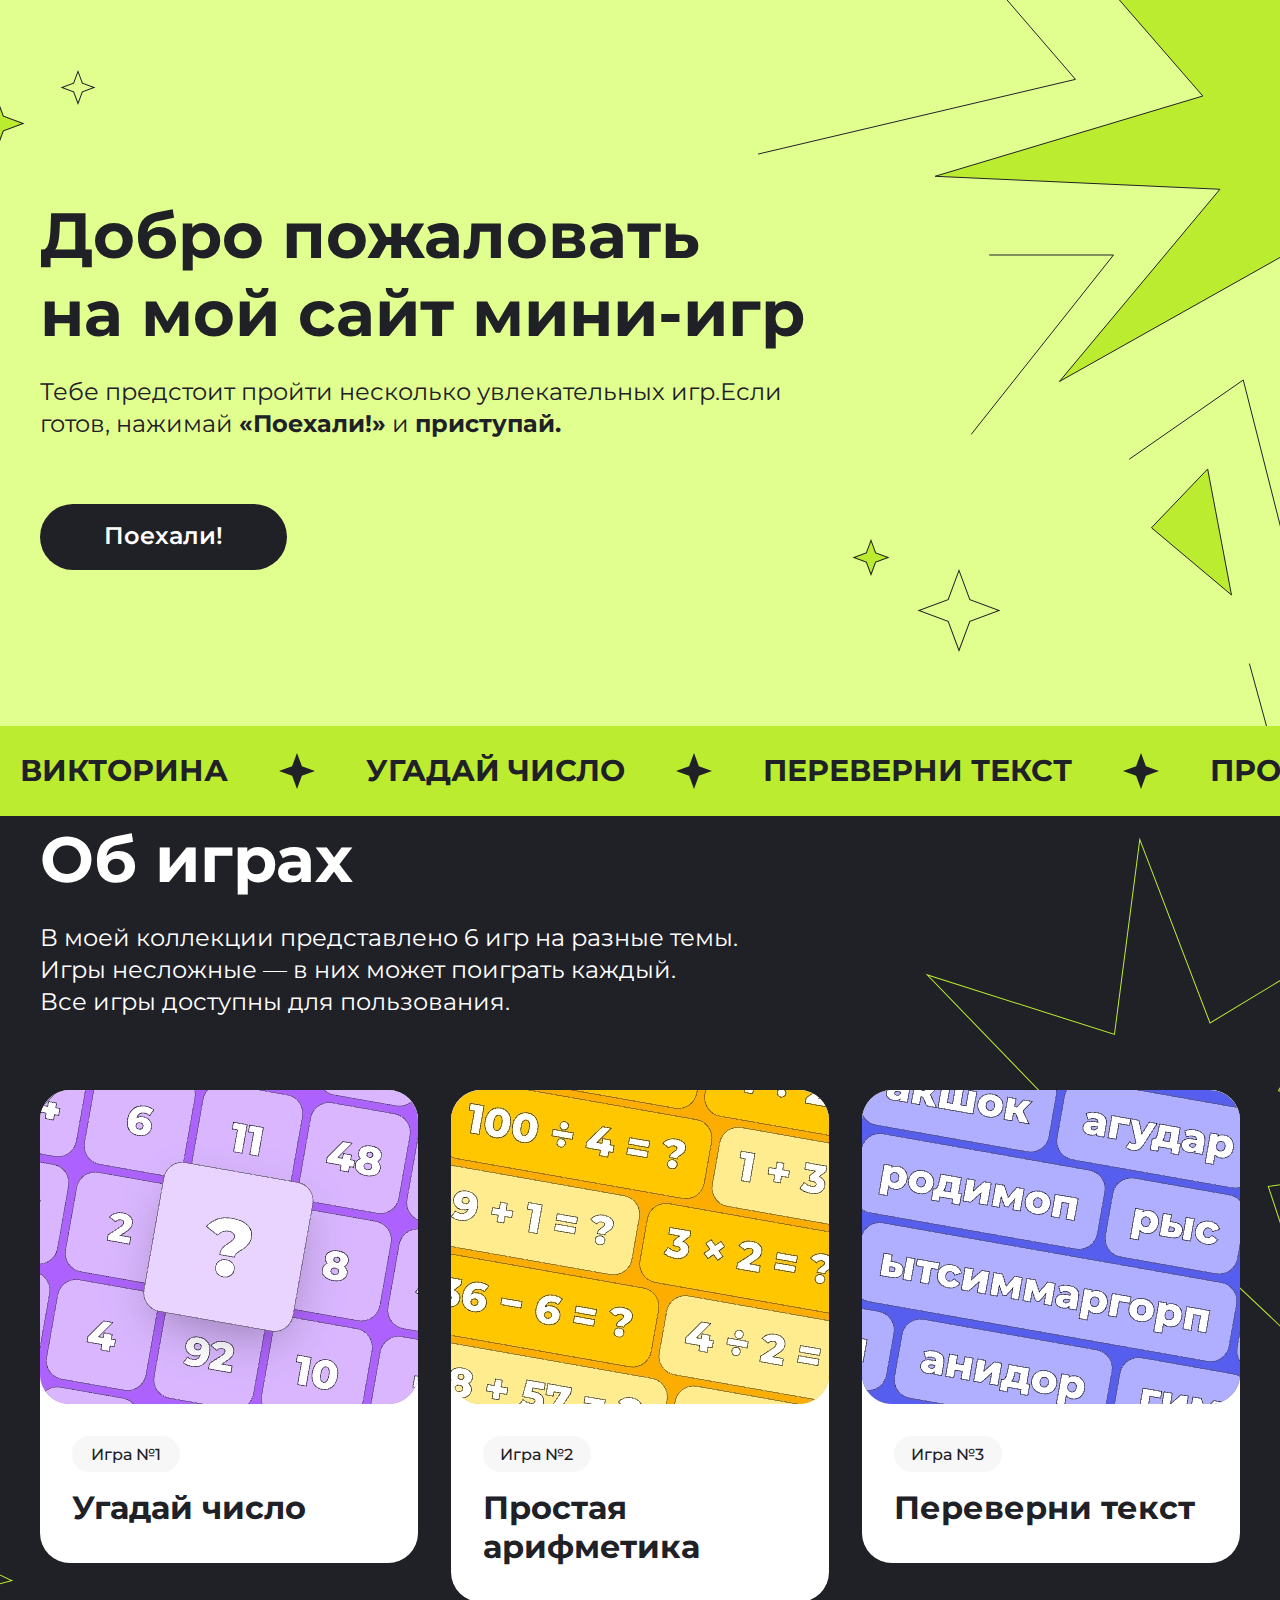
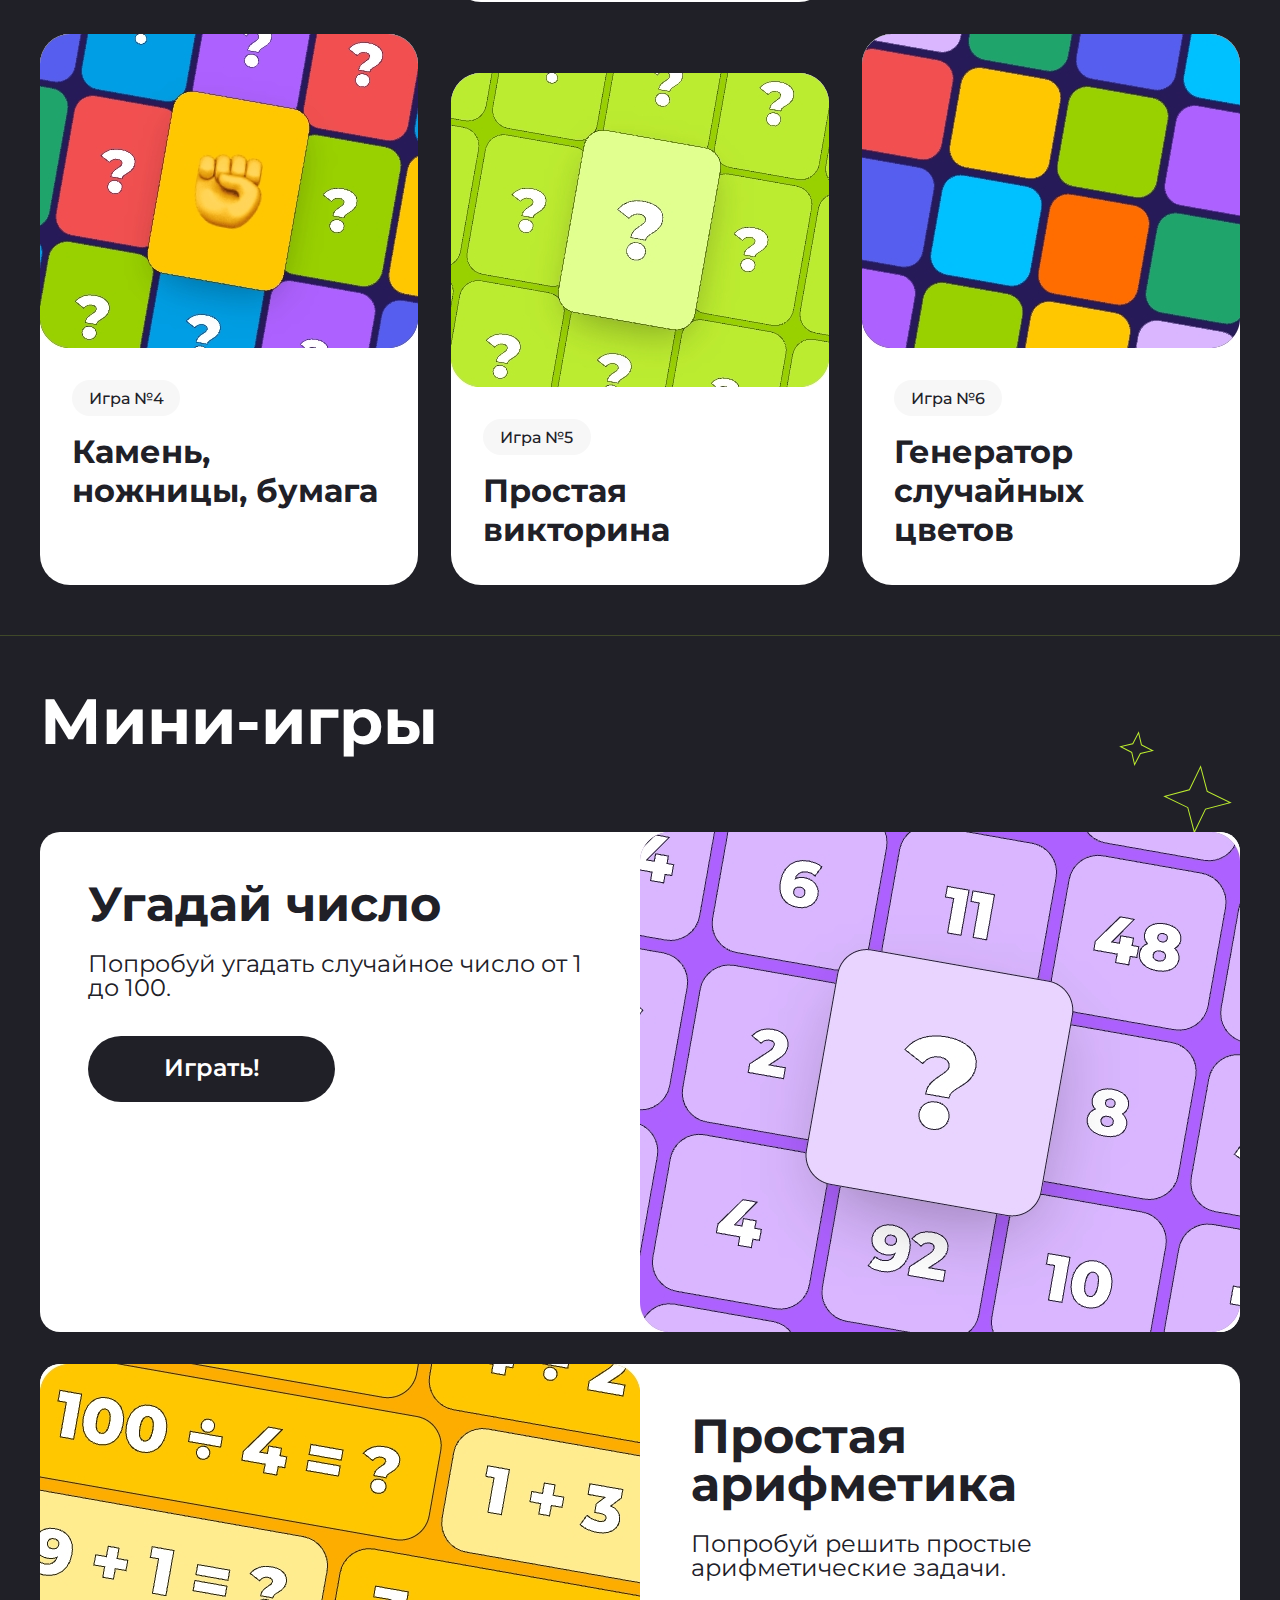
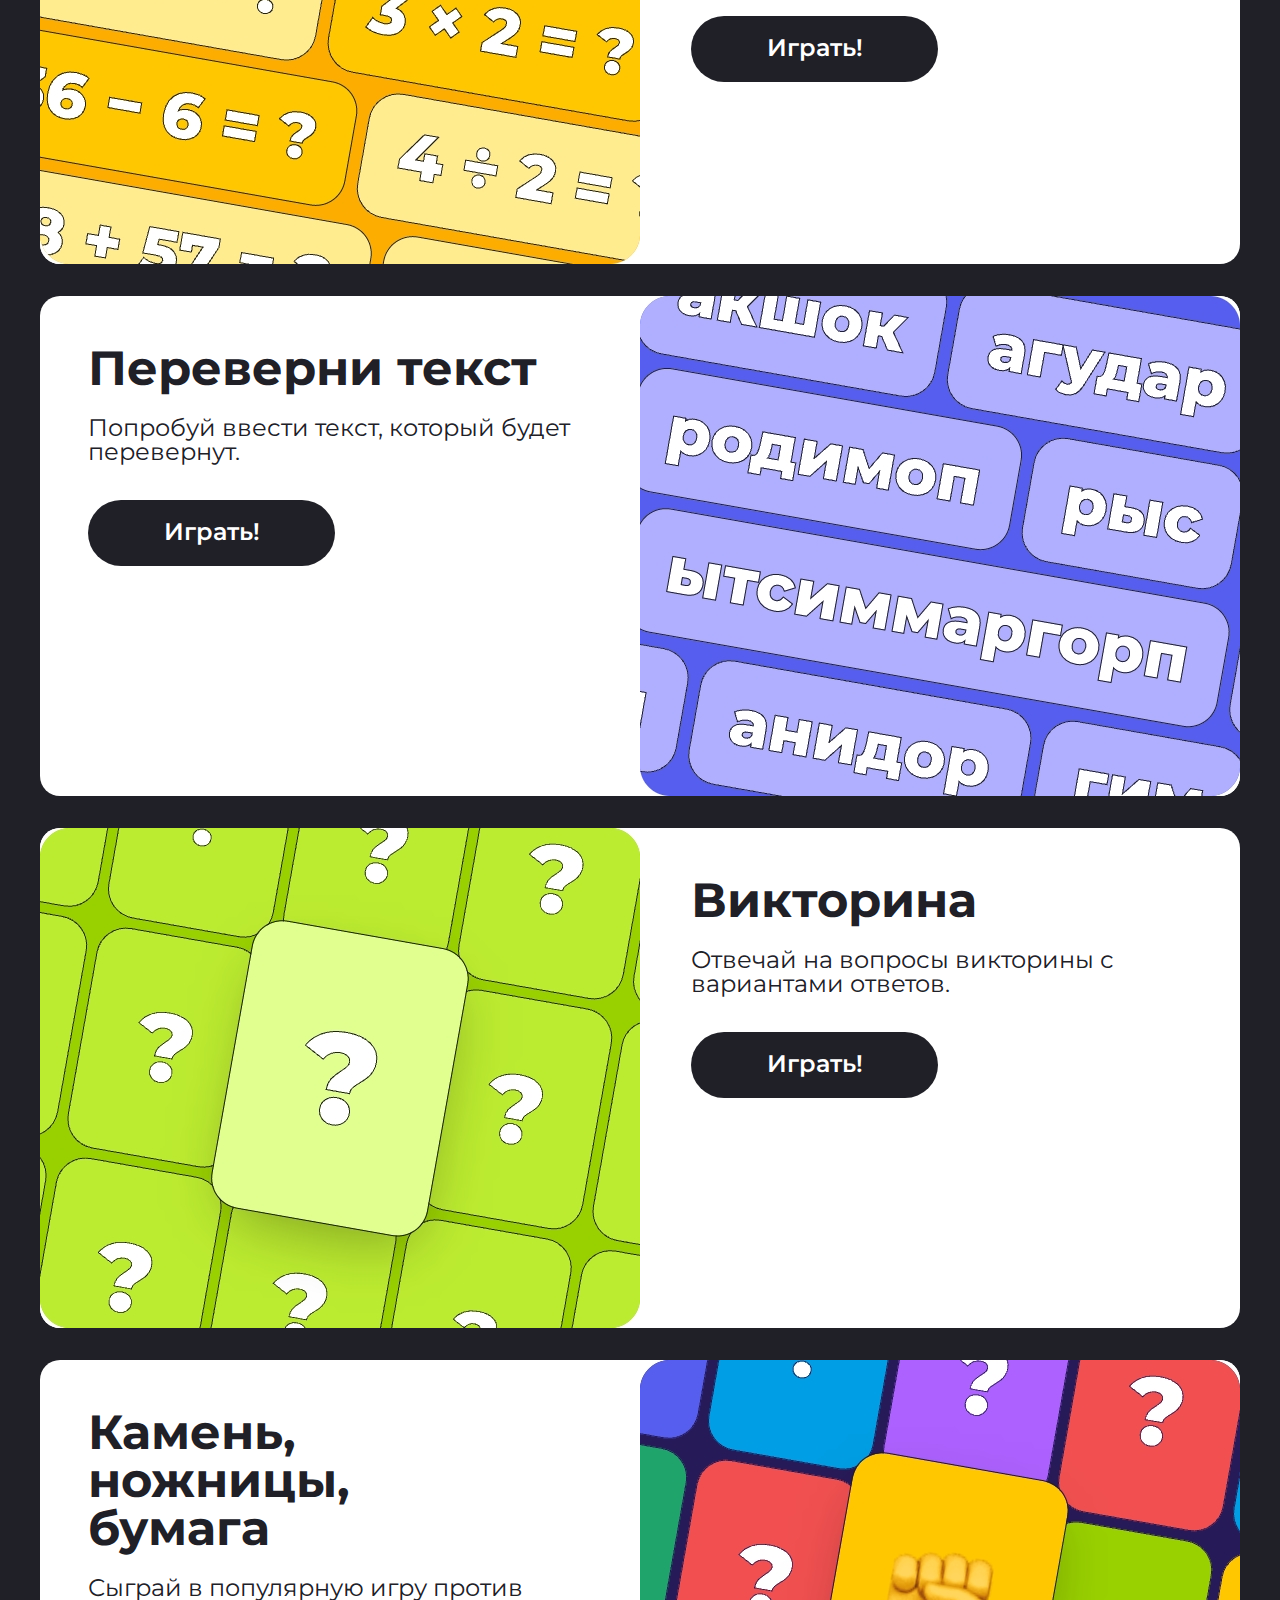
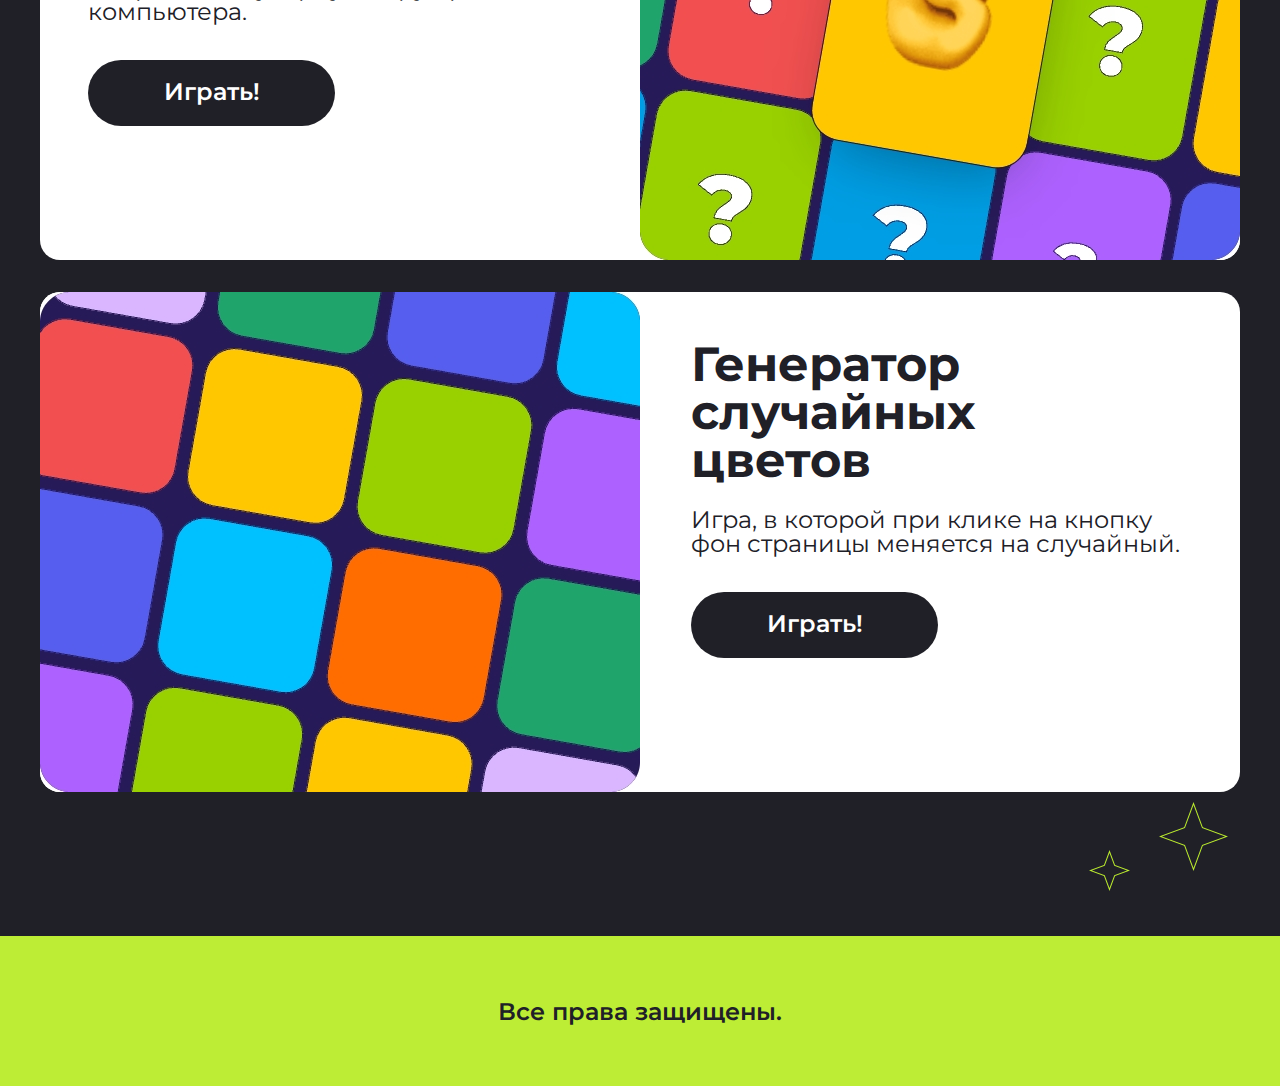
==== index.html @ 5850a2ff "верстка хедера мобилки" ====
<!DOCTYPE html>
<html lang="en">
  <head>
    <meta charset="UTF-8" />
    <meta name="viewport" content="width=device-width, initial-scale=1.0" />
    <link rel="stylesheet" href="/css/style.css" />
    <link
      href="https://fonts.googleapis.com/css2?family=Montserrat:ital,wght@0,100..900;1,100..900&display=swap"
      rel="stylesheet"
    />
    <title>Мини-приложения</title>
  </head>
  <body>
    <header class="header">
      <div class="top center">
        <div class="header__container">
          <div class="box-title">
            <h1 class="title">Добро пожаловать<br />на мой сайт мини-игр</h1>
            <div class="desc">
              Тебе предстоит пройти несколько увлекательных игр.Если готов,
              нажимай <b>«Поехали!»</b> и <b>приступай.</b>
            </div>
          </div>
          <a class="button header__btn" href="#">Поехали!</a>
        </div>
      </div>
    </header>
    <nav class="header__nav">
      <ul class="header__list">
        <li class="header__item">
          <a class="header__link-app" href="#">ВИКТОРИНА</a>
          <span></span>
        </li>
        <li class="header__item">
          <a class="header__link-app" href="#">УГАДАЙ ЧИСЛО</a>
          <span></span>
        </li>
        <li class="header__item">
          <a class="header__link-app" href="#">ПЕРЕВЕРНИ ТЕКСТ</a>
          <span></span>
        </li>
        <li class="header__item">
          <a class="header__link-app" href="#">ПРОСТАЯ АРИФМЕТИКА</a>
          <span></span>
        </li>
        <li class="header__item">
          <a class="header__link-app" href="#">КАМЕНЬ, НОЖНИЦЫ, БУМАГА</a>
          <span></span>
        </li>
        <li class="header__item">
          <a class="header__link-app" href="#">ГЕНЕРАТОР СЛУЧАЙНЫХ ЦВЕТОВ</a>
          <span></span>
        </li>
      </ul>
    </nav>

    <main class="main">
      <section class="about center">
        <div class="about__header">
          <div class="box-title">
            <h2 class="title title-section">Об играх</h2>
            <p class="desc desc-section">
              В моей коллекции представлено 6 игр на разные темы.<br />Игры
              несложные — в них может поиграть каждый. <br />Все игры доступны
              для пользования.
            </p>
          </div>
        </div>
        <div class="section-cards">
          <article class="about__card center">
            <a class="about__card-body" href="#game1">
              <img class="about__img" src="/img/about/2.jpeg" alt="Игра №1" />
              <p class="about__card-btn">Игра №1</p>
              <h2 class="about__card-title">Угадай число</h2>
            </a>
          </article>
          <article class="about__card center">
            <a class="about__card-body" href="#game2">
              <img class="about__img" src="/img/about/1.jpeg" alt="Игра №2" />
              <p class="about__card-btn">Игра №2</p>
              <h2 class="about__card-title">Простая арифметика</h2>
            </a>
          </article>
          <article class="about__card center">
            <a class="about__card-body" href="#game3">
              <img class="about__img" src="/img/about/3.jpeg" alt="Игра №3" />
              <p class="about__card-btn">Игра №3</p>
              <h2 class="about__card-title">Переверни текст</h2>
            </a>
          </article>
          <article class="about__card center">
            <a class="about__card-body" href="#game4">
              <img class="about__img" src="/img/about/4.jpeg" alt="Игра №4" />
              <p class="about__card-btn">Игра №4</p>
              <h2 class="about__card-title">Камень, ножницы, бумага</h2>
            </a>
          </article>
          <article class="about__card center">
            <a class="about__card-body" href="#game5">
              <img class="about__img" src="/img/about/5.jpeg" alt="Игра №5" />
              <p class="about__card-btn">Игра №5</p>
              <h2 class="about__card-title">Простая викторина</h2>
            </a>
          </article>
          <article class="about__card center">
            <a class="about__card-body" href="#game6">
              <img class="about__img" src="/img/about/6.jpeg" alt="Игра №6" />
              <p class="about__card-btn">Игра №6</p>
              <h2 class="about__card-title">Генератор случайных цветов</h2>
            </a>
          </article>
        </div>
      </section>
      <section class="mini center">
        <h2 class="title title-section">Мини-игры</h2>
        <div class="mini__cards">
          <article class="mini__card" id="game1">
            <div class="mini__card-content">
              <h3 class="mini__card-title">Угадай число</h3>
              <p class="mini__card-desc">
                Попробуй угадать случайное число от 1 до 100.
              </p>
              <a class="button mini__card-btn" href="#">Играть!</a>
            </div>
            <img src="/img/mini/1.jpeg" alt="Угадай число" />
          </article>
          <article class="mini__card" id="game2">
            <div class="mini__card-content">
              <h3 class="mini__card-title">Простая арифметика</h3>
              <p class="mini__card-desc">
                Попробуй решить простые арифметические задачи.
              </p>
              <a class="button mini__card-btn" href="#">Играть!</a>
            </div>
            <img src="/img/mini/2.jpeg" alt="Простая арифметика" />
          </article>
          <article class="mini__card" id="game3">
            <div class="mini__card-content">
              <h3 class="mini__card-title">Переверни текст</h3>
              <p class="mini__card-desc">
                Попробуй ввести текст, который будет перевернут.
              </p>
              <a class="button mini__card-btn" href="#">Играть!</a>
            </div>
            <img src="/img/mini/3.jpeg" alt="Переверни текст" />
          </article>
          <article class="mini__card" id="game4">
            <div class="mini__card-content">
              <h3 class="mini__card-title">Викторина</h3>
              <p class="mini__card-desc">
                Отвечай на вопросы викторины с вариантами ответов.
              </p>
              <a class="button mini__card-btn" href="#">Играть!</a>
            </div>
            <img src="/img/mini/4.jpeg" alt="Викторина" />
          </article>
          <article class="mini__card" id="game5">
            <div class="mini__card-content">
              <h3 class="mini__card-title">Камень, ножницы, бумага</h3>
              <p class="mini__card-desc">
                Сыграй в популярную игру против компьютера.
              </p>
              <a class="button mini__card-btn" href="#">Играть!</a>
            </div>
            <img src="/img/mini/5.jpeg" alt="Камень, ножницы, бумага" />
          </article>
          <article class="mini__card" id="game6">
            <div class="mini__card-content">
              <h3 class="mini__card-title">Генератор случайных цветов</h3>
              <p class="mini__card-desc">
                Игра, в которой при клике на кнопку фон страницы меняется на
                случайный.
              </p>
              <a class="button mini__card-btn" href="#">Играть!</a>
            </div>
            <img src="/img/mini/6.jpeg" alt="Генератор случайных цветов" />
          </article>
        </div>
      </section>
    </main>
    <footer class="footer">
      <h4 class="footer__info">Все права защищены.</h4>
    </footer>
    <script src="./js/main.js"></script>
  </body>
</html>
---- css/style.css ----
* {
  padding: 0;
  margin: 0;
  border: 0;
}

*,
*:before,
*:after {
  box-sizing: border-box;
}

:focus,
:active {
  outline: none;
}

a:focus,
a:active {
  outline: none;
}

nav,
footer,
header,
aside {
  display: block;
}

html,
body {
  font-family: "Montserrat", sans-serif;
  height: 100%;
  width: 100%;
  font-size: 100%;
  line-height: 1;
  font-size: 16px;
  -ms-text-size-adjust: 100%;
  -moz-text-size-adjust: 100%;
  -webkit-text-size-adjust: 100%;
}

input,
button,
textarea {
  font-family: inherit;
}

input::-ms-clear {
  display: none;
}

button {
  cursor: pointer;
}

button::-moz-focus-inner {
  padding: 0;
  border: 0;
}

a,
a:visited {
  text-decoration: none;
}

a:hover {
  text-decoration: none;
}

ul li {
  list-style: none;
}

img {
  vertical-align: top;
}

h1,
h2,
h3,
h4,
h5,
h6 {
  font-size: inherit;
  font-weight: inherit;
}

a {
  color: inherit;
}

body {
  color: #202027;
}

.button {
  width: 247px;
  height: 66px;
  border-radius: 60px;
  font-weight: 600;
  font-size: 1.5rem;
  color: #ffffff;
  background-color: #202027;
  text-align: center;
  padding: 20px 0;
  transition: 0.3s;
}
.button:hover {
  color: #202027;
  border: 1px solid rgb(0, 0, 0);
  background-color: #ffffff;
}

.center {
  padding-left: calc(50% - 600px);
  padding-right: calc(50% - 600px);
}

.title {
  font-weight: 700;
  font-size: 4rem;
  line-height: 78px;
}
.title-section {
  color: #ffffff;
}

.desc {
  font-size: 1.5rem;
  margin-top: 24px;
  line-height: 32px;
  max-width: 766px;
}
.desc-section {
  color: #ffffff;
}

.header {
  max-height: 800px;
  background-color: #E1FF8F;
}
.header .center {
  background-image: url("/img/svg/star-header.svg");
  background-position: center;
  background-position: calc(50% + 260px) calc(50% - 130px);
  background-repeat: no-repeat;
}
.header__container {
  max-width: 769px;
  padding: 196px 0 156px 0;
  display: flex;
  flex-direction: column;
}
.header .box-title {
  margin-bottom: 64px;
}
.header__nav {
  background-color: #BCEC30;
  padding-left: 20px;
  width: 3220px;
  height: 90px;
  display: flex;
  align-items: center;
  position: absolute;
  left: 0;
}
.header__list {
  display: flex;
  -moz-column-gap: 51px;
       column-gap: 51px;
}
.header__item {
  display: flex;
  align-items: center;
  -moz-column-gap: 51px;
       column-gap: 51px;
}
.header__item > a {
  font-size: 1.875rem;
  font-weight: 700;
  white-space: nowrap;
}
.header__item > span {
  content: "";
  background-image: url("/img/svg/Star.svg");
  right: 10px;
  width: 36px;
  height: 36px;
  background-repeat: no-repeat;
  background-size: contain;
  background-position: center;
  display: block;
}

.main {
  background-color: #202027;
}
.main .about {
  background-image: url("/img/svg/star-about.svg");
  background-position: calc(50% + 80px) calc(50% - 250px);
  background-repeat: no-repeat;
}
.main .about__header {
  padding-top: 94px;
  display: flex;
  flex-direction: column;
}
.main .about .section-cards {
  display: grid;
  grid-template-columns: repeat(3, 1fr);
  justify-items: center;
  align-items: start;
  gap: 32px;
  margin-top: 72px;
  margin-bottom: 50px;
}
.main .about__card {
  width: 378px;
  min-height: 473px;
  border-radius: 30px;
  background-color: #ffffff;
  overflow: hidden;
  transition: 0.5s;
}
.main .about__card:hover {
  transform: scale(1.02);
}
.main .about__card:nth-child(2), .main .about__card:nth-child(5) {
  min-height: 512px;
  align-self: flex-end;
}
.main .about__card:nth-child(4), .main .about__card:nth-child(6) {
  min-height: 551px;
}
.main .about__card-title {
  white-space: wrap;
  margin: 0 32px 0 32px;
  font-size: 2rem;
  font-weight: 700;
  line-height: 39px;
}
.main .about__card-btn {
  width: 108px;
  height: 36px;
  margin: 32px 32px 16px 32px;
  padding: 10px 0;
  border-radius: 52.58px;
  line-height: 110%;
  background: #f7f7f7;
  font-weight: 500;
  text-align: center;
}
.main .mini {
  padding-top: 46px;
  padding-bottom: 144px;
  border-top: 1px solid rgba(188, 236, 48, 0.2);
  background-image: url("/img/svg/star-top.svg"), url("/img/svg/star-bottom.svg");
  background-repeat: no-repeat;
  background-position: calc(100% - 45px) calc(0% + 93px), calc(100% - 52px) calc(100% - 45px);
}
.main .mini__cards {
  display: grid;
  grid-template-columns: 1fr;
  row-gap: 32px;
  padding-top: 72px;
}
.main .mini__card {
  width: 100%;
  height: 500px;
  background-color: #ffffff;
  border-radius: 20px;
  display: flex;
  overflow: hidden;
  gap: 3px;
}
.main .mini__card:nth-child(even) {
  flex-direction: row-reverse;
}
.main .mini__card-content {
  padding: 48px;
  grid-column: 1/7;
  display: flex;
  flex-direction: column;
}
.main .mini__card-title {
  font-weight: 700;
  font-size: 48px;
  width: 450px;
}
.main .mini__card-desc {
  font-size: 24px;
  padding: 24px 0 36px 0;
}

.footer {
  height: 150px;
  background-color: #BDED35;
}
.footer__info {
  padding-top: 64px;
  text-align: center;
  font-size: 1.5rem;
  font-weight: 600;
}

@media (max-width: 767px) {
  .center {
    padding-left: 16px;
    padding-right: 16px;
  }
  .header {
    height: 700px;
    margin-bottom: 0;
  }
  .header .top .header__container {
    align-items: center;
    padding-block: 144px 94px;
    overflow: hidden;
  }
  .header .top .header__container .box-title .title {
    font-size: 40px;
    line-height: 49px;
    text-align: center;
  }
  .header .top .header__container .box-title .desc {
    font-size: 1rem;
    line-height: 20px;
    text-align: center;
  }
  .header .top .header__container .header__btn {
    width: 285px;
    height: 55px;
    font-size: 1rem;
  }
  .header__nav {
    width: 1717px;
    height: 52px;
    position: relative;
  }
  .header__nav .header__list {
    -moz-column-gap: 27px;
         column-gap: 27px;
  }
  .header__nav .header__list .header__item {
    -moz-column-gap: 27px;
         column-gap: 27px;
  }
  .header__nav .header__list .header__item > a {
    font-size: 16px;
  }
  .header__nav .header__list .header__item > span {
    width: 19px;
  }
}/*# sourceMappingURL=style.css.map */
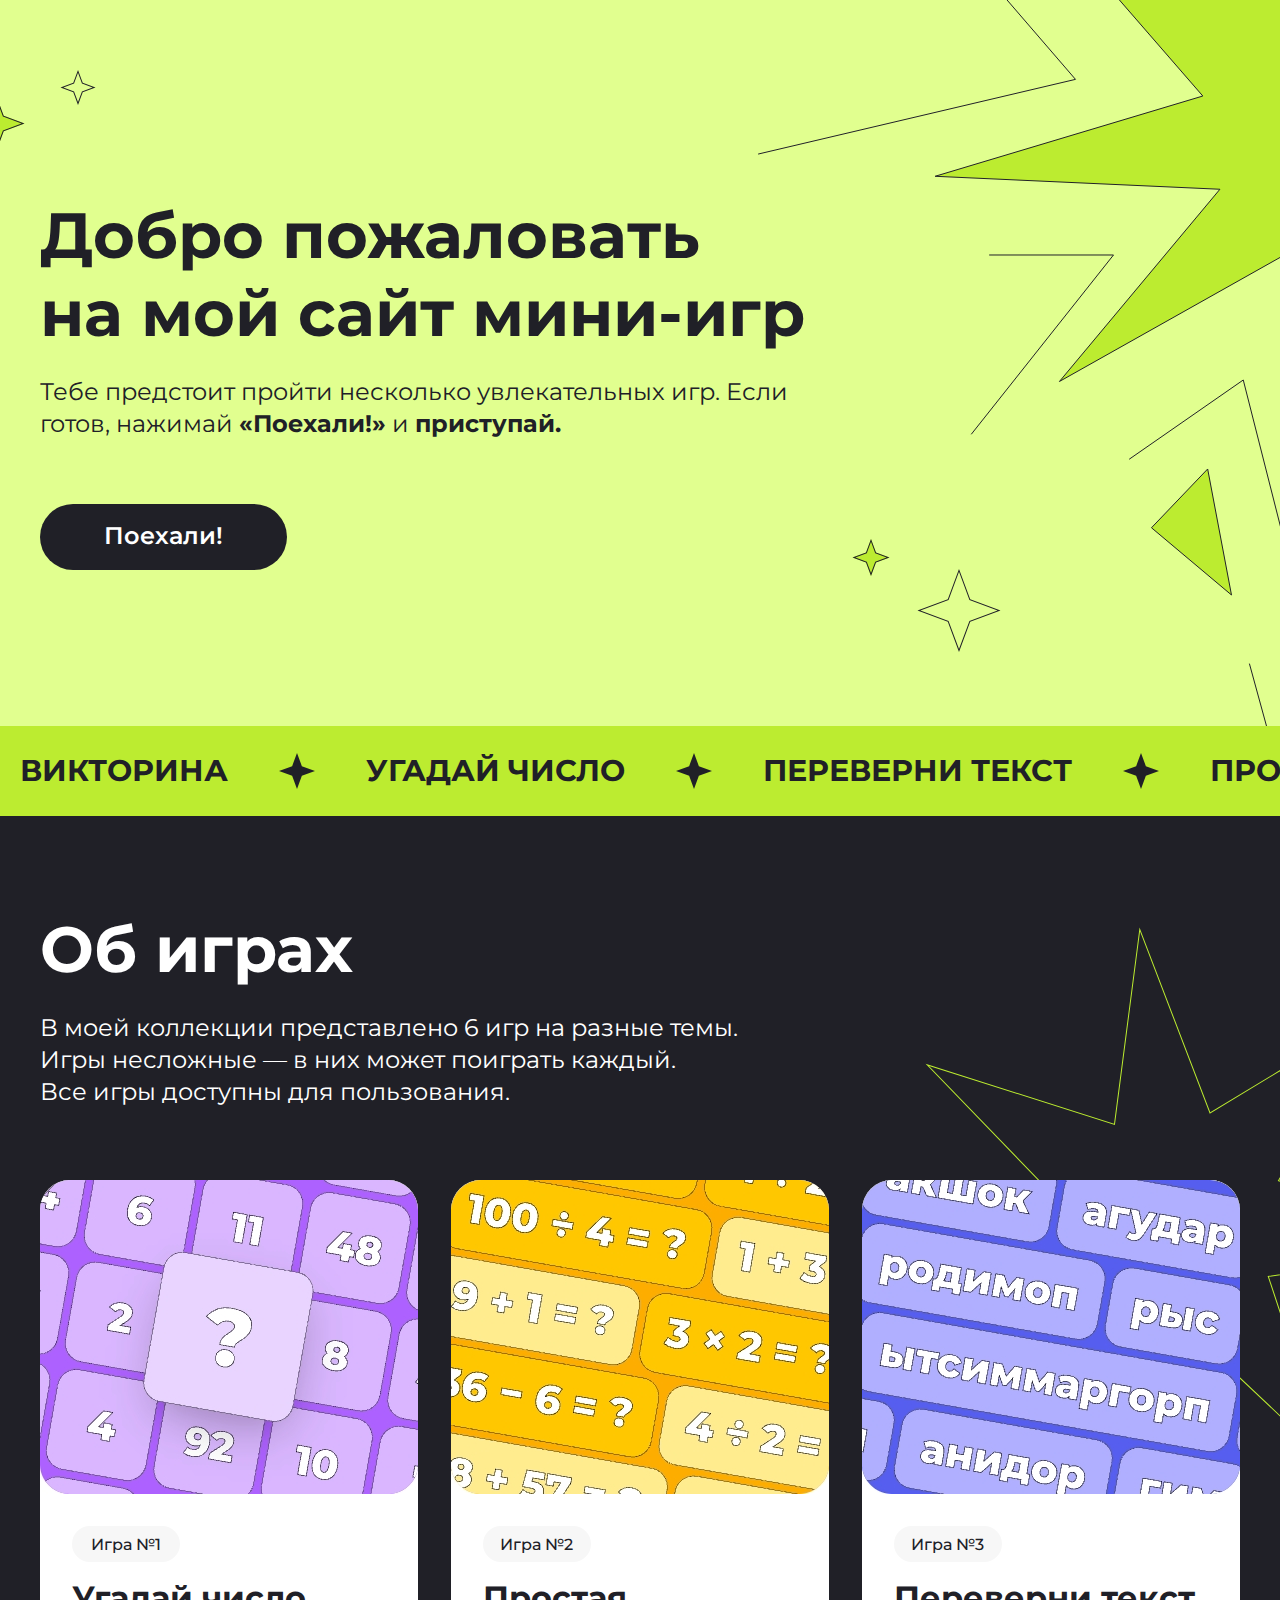
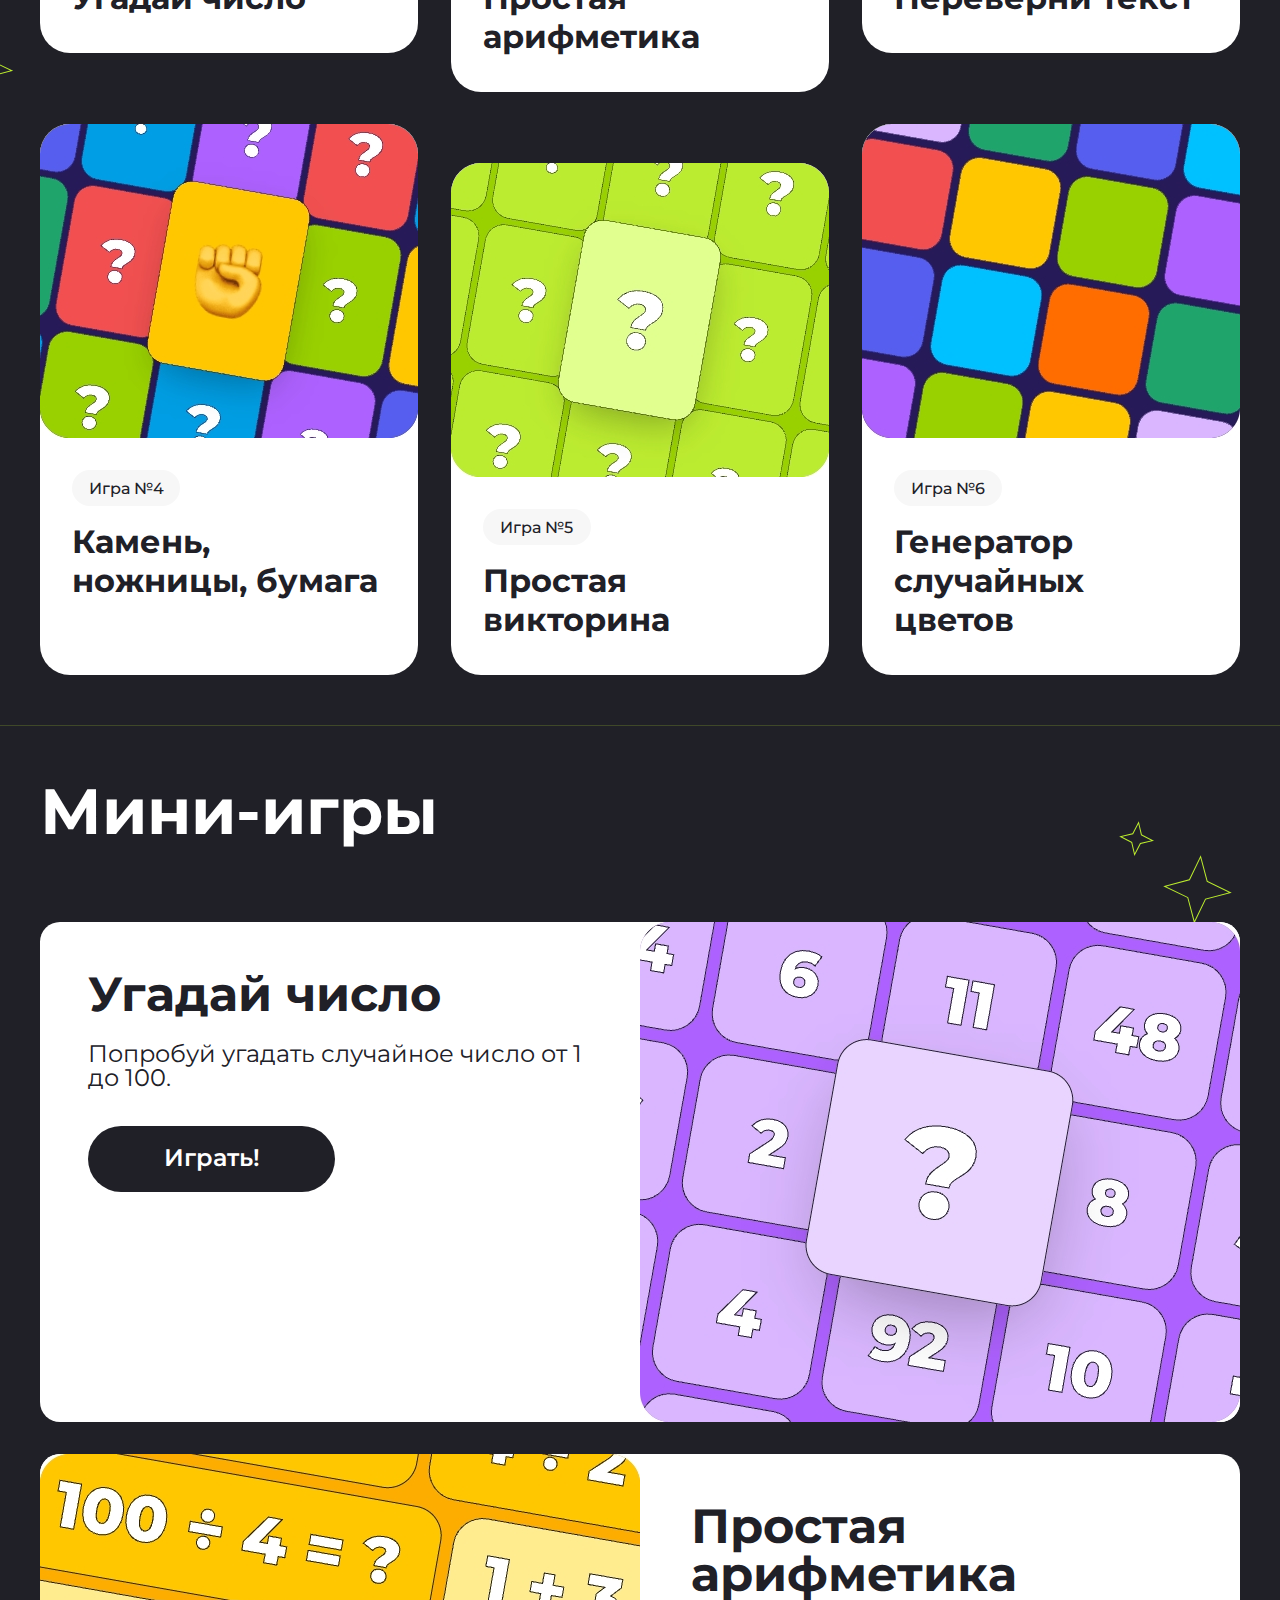
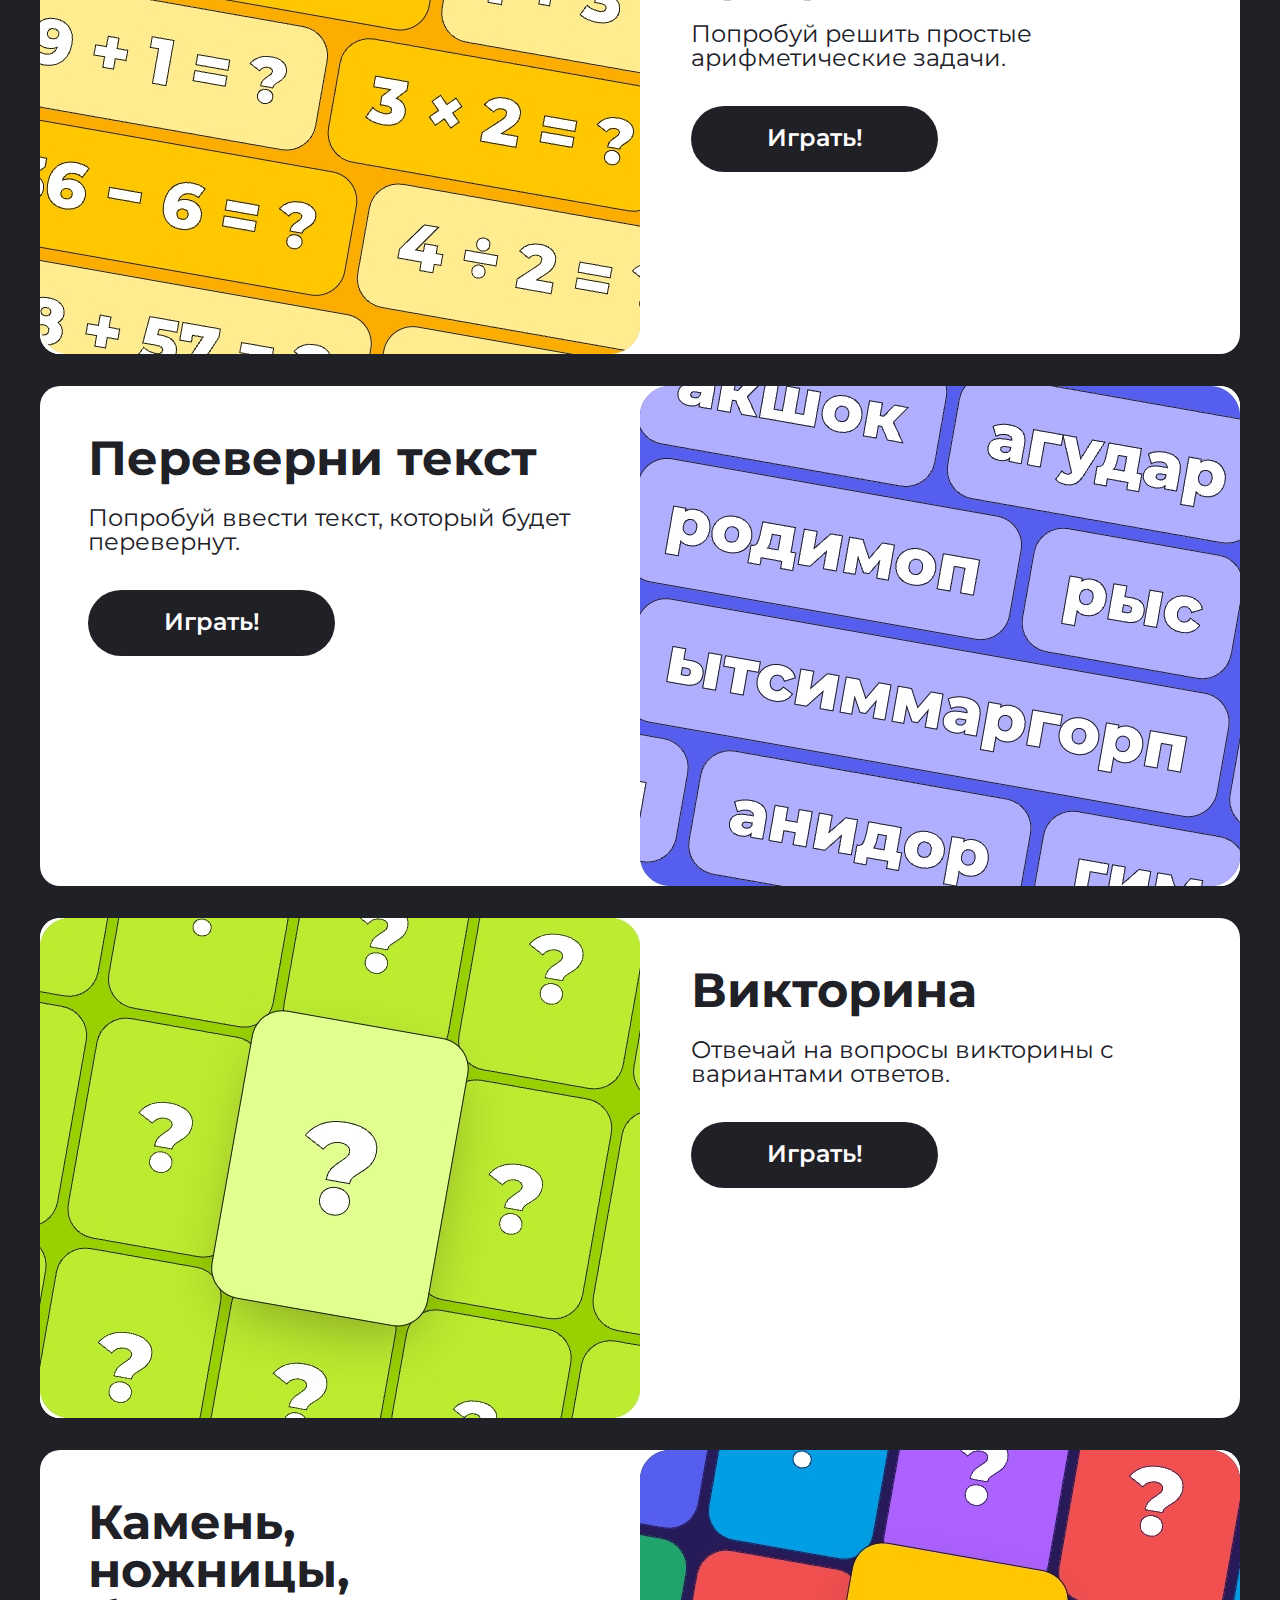
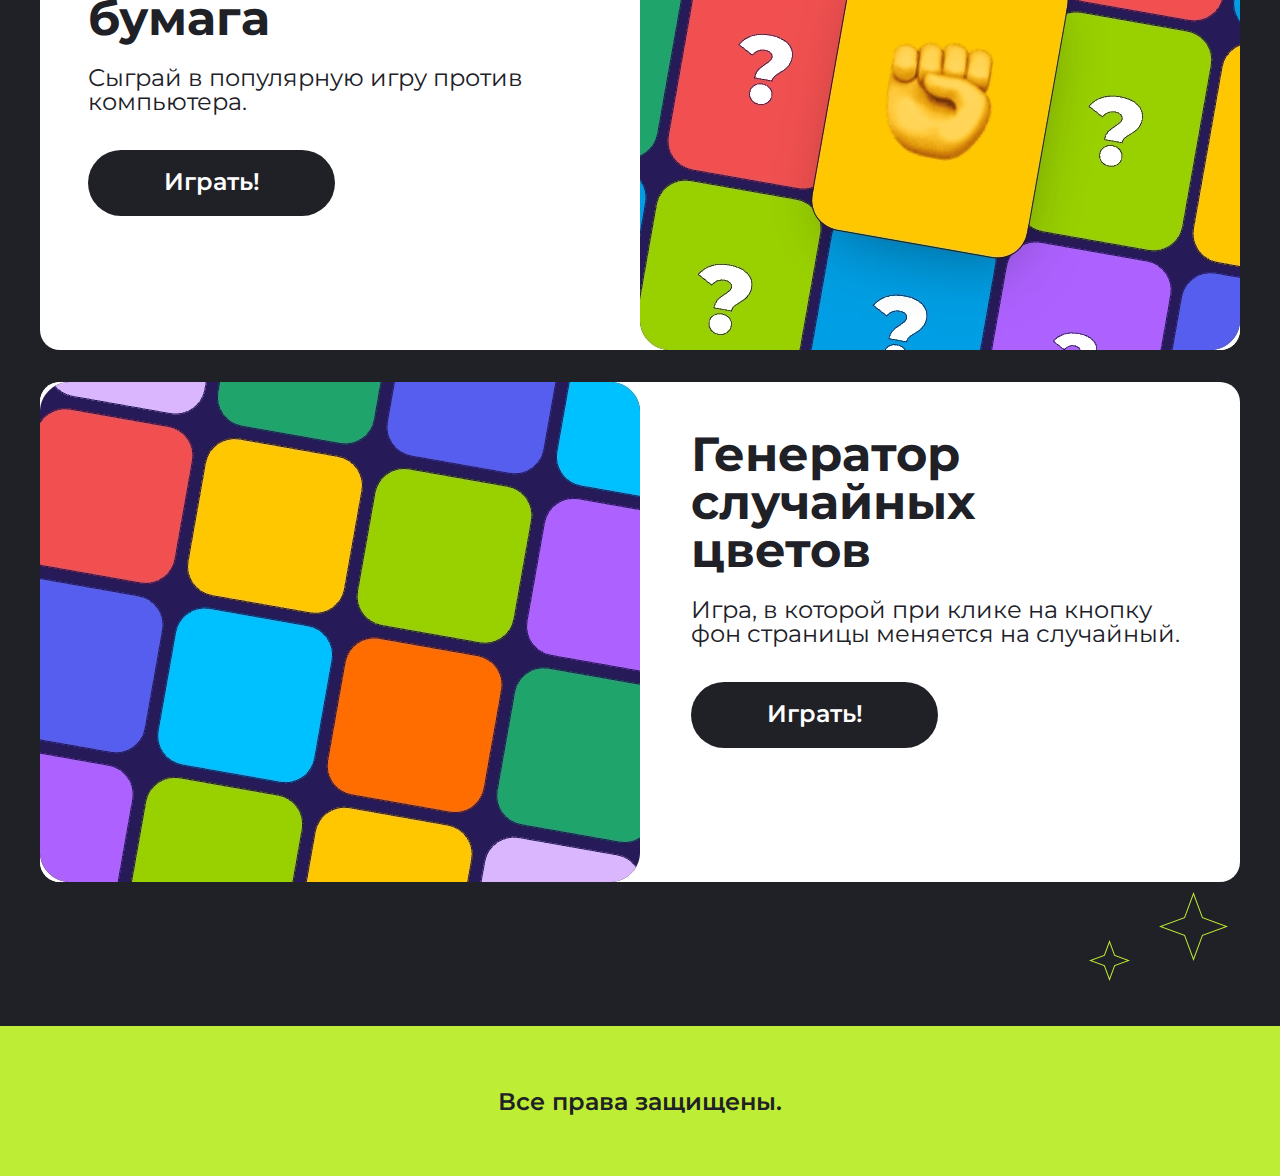
==== commit 814c68f5: "адаптация моб и планшета" ====
--- a/index.html
+++ b/index.html
@@ -12,16 +12,16 @@
   </head>
   <body>
     <header class="header">
-      <div class="top center">
+      <div class="center">
         <div class="header__container">
           <div class="box-title">
             <h1 class="title">Добро пожаловать<br />на мой сайт мини-игр</h1>
             <div class="desc">
-              Тебе предстоит пройти несколько увлекательных игр.Если готов,
+              Тебе предстоит пройти несколько увлекательных игр. Если готов,
               нажимай <b>«Поехали!»</b> и <b>приступай.</b>
             </div>
           </div>
-          <a class="button header__btn" href="#">Поехали!</a>
+          <a class="button header__btn" href="#go">Поехали!</a>
         </div>
       </div>
     </header>
@@ -53,7 +53,6 @@
         </li>
       </ul>
     </nav>
-
     <main class="main">
       <section class="about center">
         <div class="about__header">
@@ -67,42 +66,42 @@
           </div>
         </div>
         <div class="section-cards">
-          <article class="about__card center">
+          <article class="about__card">
             <a class="about__card-body" href="#game1">
               <img class="about__img" src="/img/about/2.jpeg" alt="Игра №1" />
               <p class="about__card-btn">Игра №1</p>
               <h2 class="about__card-title">Угадай число</h2>
             </a>
           </article>
-          <article class="about__card center">
+          <article class="about__card">
             <a class="about__card-body" href="#game2">
               <img class="about__img" src="/img/about/1.jpeg" alt="Игра №2" />
               <p class="about__card-btn">Игра №2</p>
               <h2 class="about__card-title">Простая арифметика</h2>
             </a>
           </article>
-          <article class="about__card center">
+          <article class="about__card">
             <a class="about__card-body" href="#game3">
               <img class="about__img" src="/img/about/3.jpeg" alt="Игра №3" />
               <p class="about__card-btn">Игра №3</p>
               <h2 class="about__card-title">Переверни текст</h2>
             </a>
           </article>
-          <article class="about__card center">
+          <article class="about__card">
             <a class="about__card-body" href="#game4">
               <img class="about__img" src="/img/about/4.jpeg" alt="Игра №4" />
               <p class="about__card-btn">Игра №4</p>
               <h2 class="about__card-title">Камень, ножницы, бумага</h2>
             </a>
           </article>
-          <article class="about__card center">
+          <article class="about__card">
             <a class="about__card-body" href="#game5">
               <img class="about__img" src="/img/about/5.jpeg" alt="Игра №5" />
               <p class="about__card-btn">Игра №5</p>
               <h2 class="about__card-title">Простая викторина</h2>
             </a>
           </article>
-          <article class="about__card center">
+          <article class="about__card">
             <a class="about__card-body" href="#game6">
               <img class="about__img" src="/img/about/6.jpeg" alt="Игра №6" />
               <p class="about__card-btn">Игра №6</p>
@@ -111,7 +110,7 @@
           </article>
         </div>
       </section>
-      <section class="mini center">
+      <section class="mini center" id="go">
         <h2 class="title title-section">Мини-игры</h2>
         <div class="mini__cards">
           <article class="mini__card" id="game1">
--- a/css/style.css
+++ b/css/style.css
@@ -162,7 +162,6 @@
   height: 90px;
   display: flex;
   align-items: center;
-  position: absolute;
   left: 0;
 }
 .header__list {
@@ -286,7 +285,7 @@
 .main .mini__card-title {
   font-weight: 700;
   font-size: 48px;
-  width: 450px;
+  max-width: 450px;
 }
 .main .mini__card-desc {
   font-size: 24px;
@@ -304,39 +303,80 @@
   font-weight: 600;
 }
 
-@media (max-width: 767px) {
+@media (max-width: 1240px) {
+  .center {
+    padding-inline: 60px;
+  }
+  .header .center {
+    background-position: calc(65% + 260px) calc(50% - 130px);
+  }
+  .main .about {
+    background-position: 65% 0%;
+  }
+  .main .about .section-cards {
+    grid-template-columns: repeat(2, 1fr);
+    align-items: stretch;
+  }
+  .main .about .section-cards .about__card {
+    align-self: stretch;
+    width: 100%;
+  }
+  .main .about .section-cards .about__card .about__card-body {
+    display: block;
+  }
+  .main .about .section-cards .about__card .about__card-body > img {
+    width: 100%;
+  }
+  .main .about .section-cards .about__card .about__card-body .about__card-title {
+    padding-bottom: 40px;
+  }
+}
+@media (max-width: 768px) {
   .center {
     padding-left: 16px;
     padding-right: 16px;
   }
+  .button {
+    width: 285px;
+    height: 55px;
+    font-size: 1rem;
+  }
+  .button:hover {
+    color: #ffffff;
+    border: inherit;
+    background-color: #202027;
+  }
   .header {
     height: 700px;
     margin-bottom: 0;
-  }
-  .header .top .header__container {
+    background-image: url("/img/svg/starmobile1.svg"), url("/img/svg/starmobile2.svg"), url("/img/svg/starmobile3.svg");
+    background-position: calc(100% + 90px) calc(0% - 80px), 10% 10%, 90% 85%;
+    background-repeat: no-repeat;
+  }
+  .header .center {
+    background-image: none;
+  }
+  .header .header__container {
     align-items: center;
     padding-block: 144px 94px;
     overflow: hidden;
   }
-  .header .top .header__container .box-title .title {
+  .header .header__container .box-title {
+    max-width: 497px;
+  }
+  .header .header__container .box-title .title {
     font-size: 40px;
     line-height: 49px;
     text-align: center;
   }
-  .header .top .header__container .box-title .desc {
+  .header .header__container .box-title .desc {
     font-size: 1rem;
     line-height: 20px;
     text-align: center;
   }
-  .header .top .header__container .header__btn {
-    width: 285px;
-    height: 55px;
-    font-size: 1rem;
-  }
   .header__nav {
     width: 1717px;
     height: 52px;
-    position: relative;
   }
   .header__nav .header__list {
     -moz-column-gap: 27px;
@@ -352,4 +392,45 @@
   .header__nav .header__list .header__item > span {
     width: 19px;
   }
+  .main .about {
+    display: none;
+  }
+  .main .mini {
+    padding-block: 48px;
+    background-image: none;
+  }
+  .main .mini .title-section {
+    font-size: 2.5rem;
+    line-height: 49px;
+  }
+  .main .mini .mini__cards {
+    padding-top: 48px;
+    row-gap: 24px;
+  }
+  .main .mini .mini__cards .mini__card {
+    flex-direction: column-reverse;
+    min-width: 340px;
+    height: 567px;
+    justify-content: space-between;
+  }
+  .main .mini .mini__cards .mini__card:nth-child(even) {
+    flex-direction: column-reverse;
+  }
+  .main .mini .mini__cards .mini__card .mini__card-content {
+    padding: 30px;
+  }
+  .main .mini .mini__cards .mini__card .mini__card-content .mini__card-title {
+    display: block;
+    font-size: 2rem;
+  }
+  .main .mini .mini__cards .mini__card .mini__card-content .mini__card-desc {
+    font-size: 1rem;
+  }
+  .footer {
+    height: 100px;
+  }
+  .footer .footer__info {
+    font-size: 1rem;
+    padding-block: 40px;
+  }
 }/*# sourceMappingURL=style.css.map */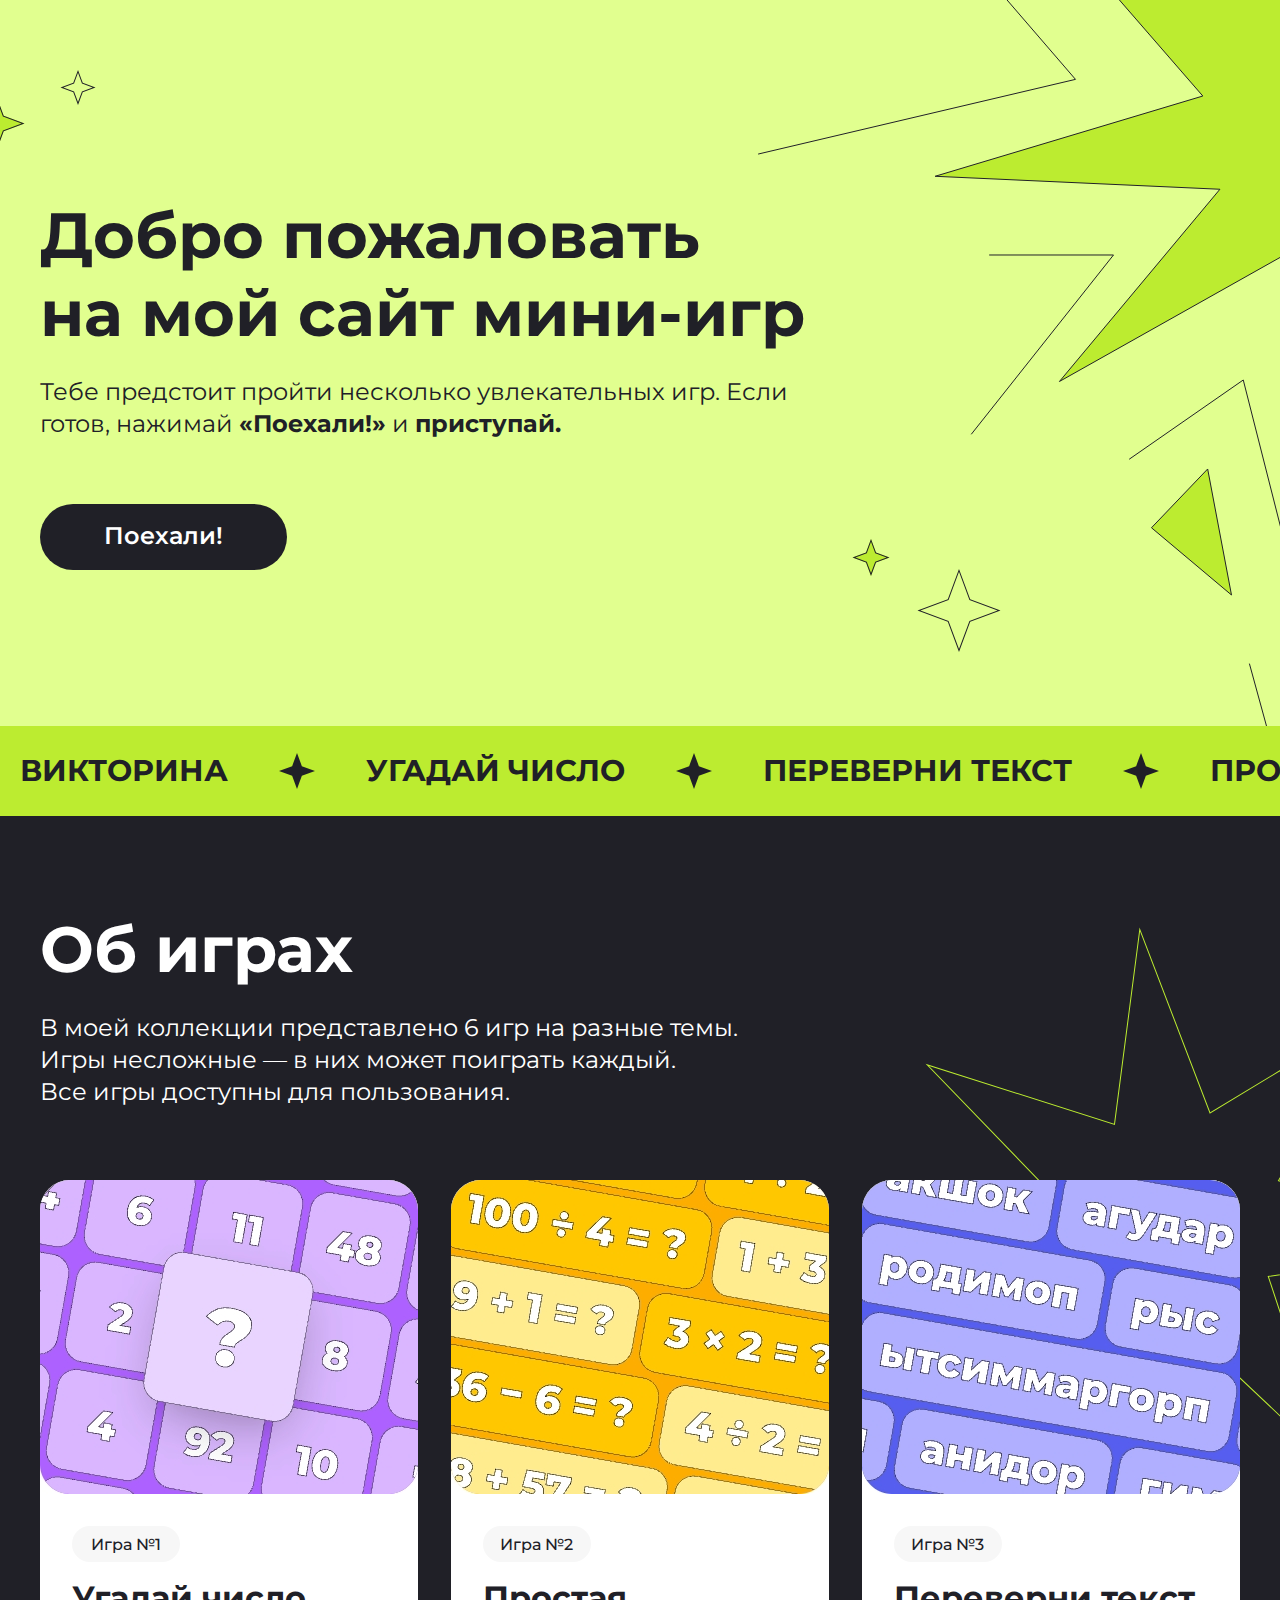
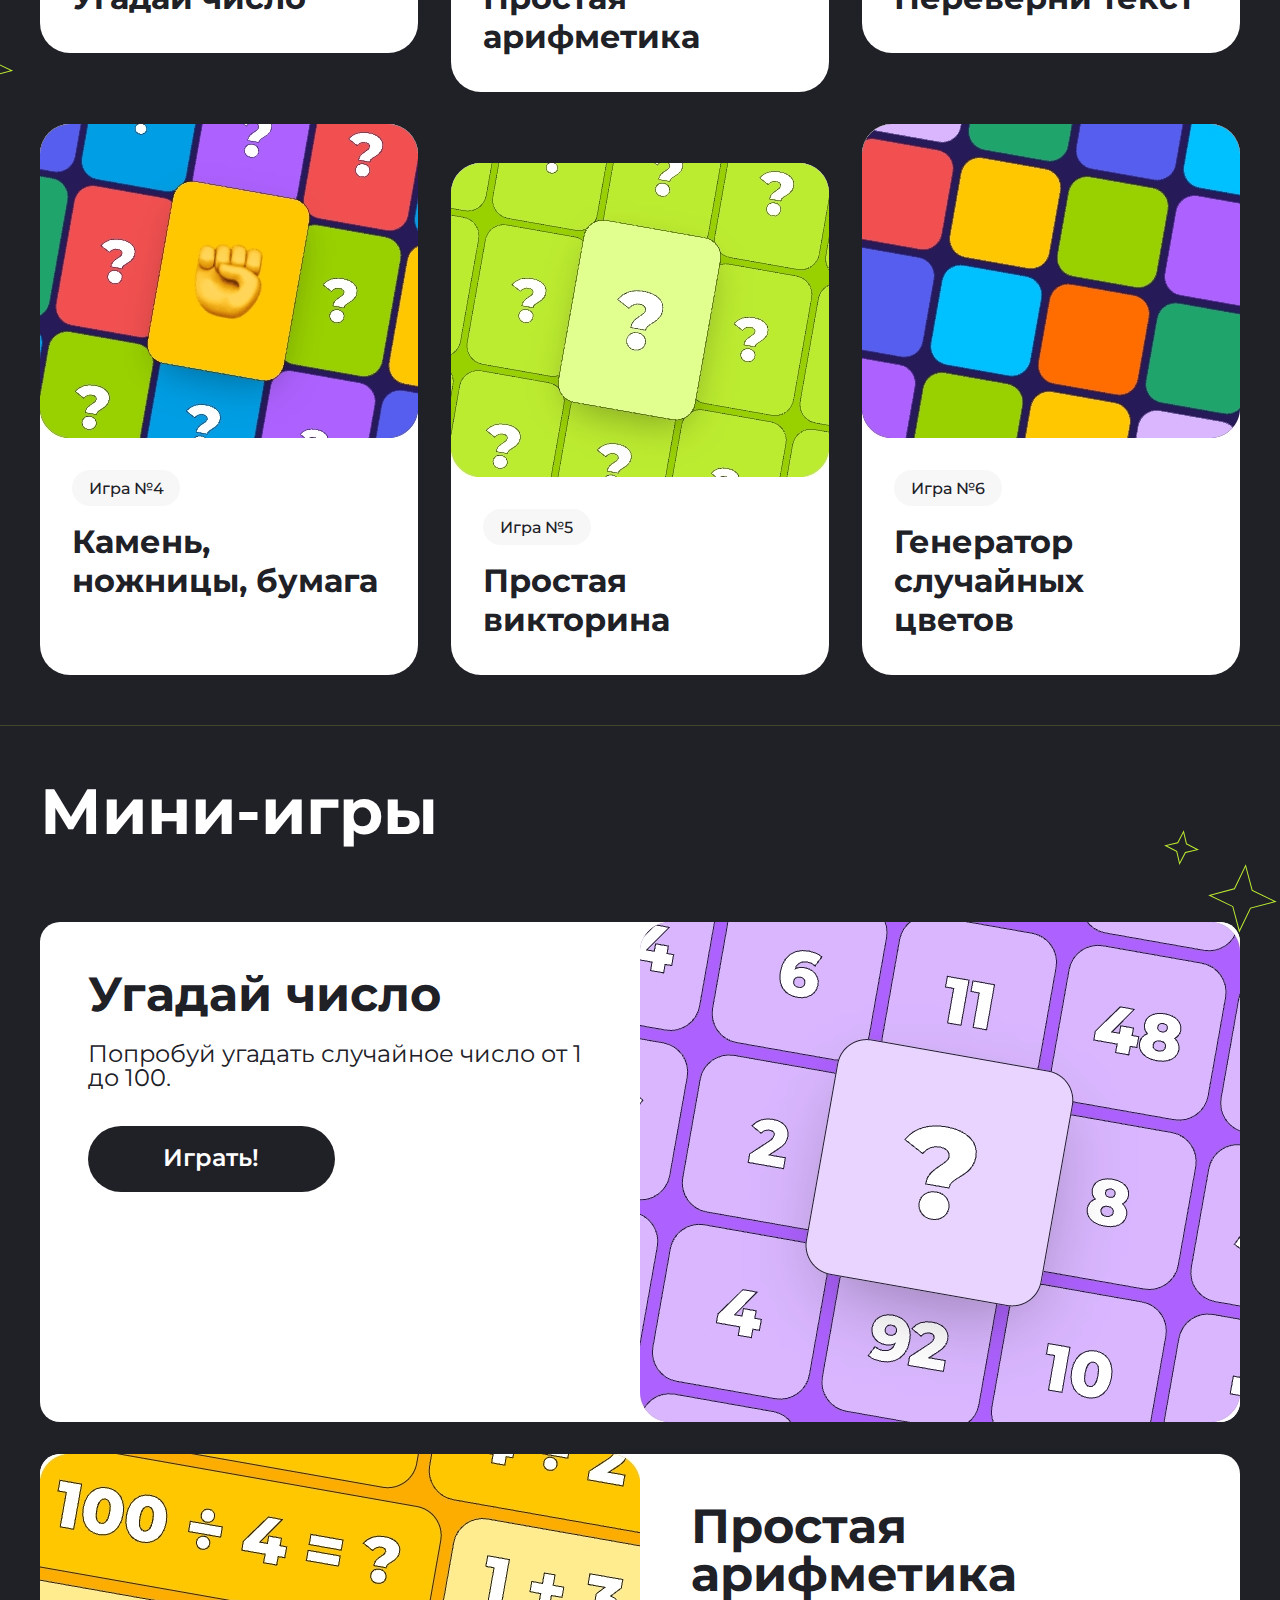
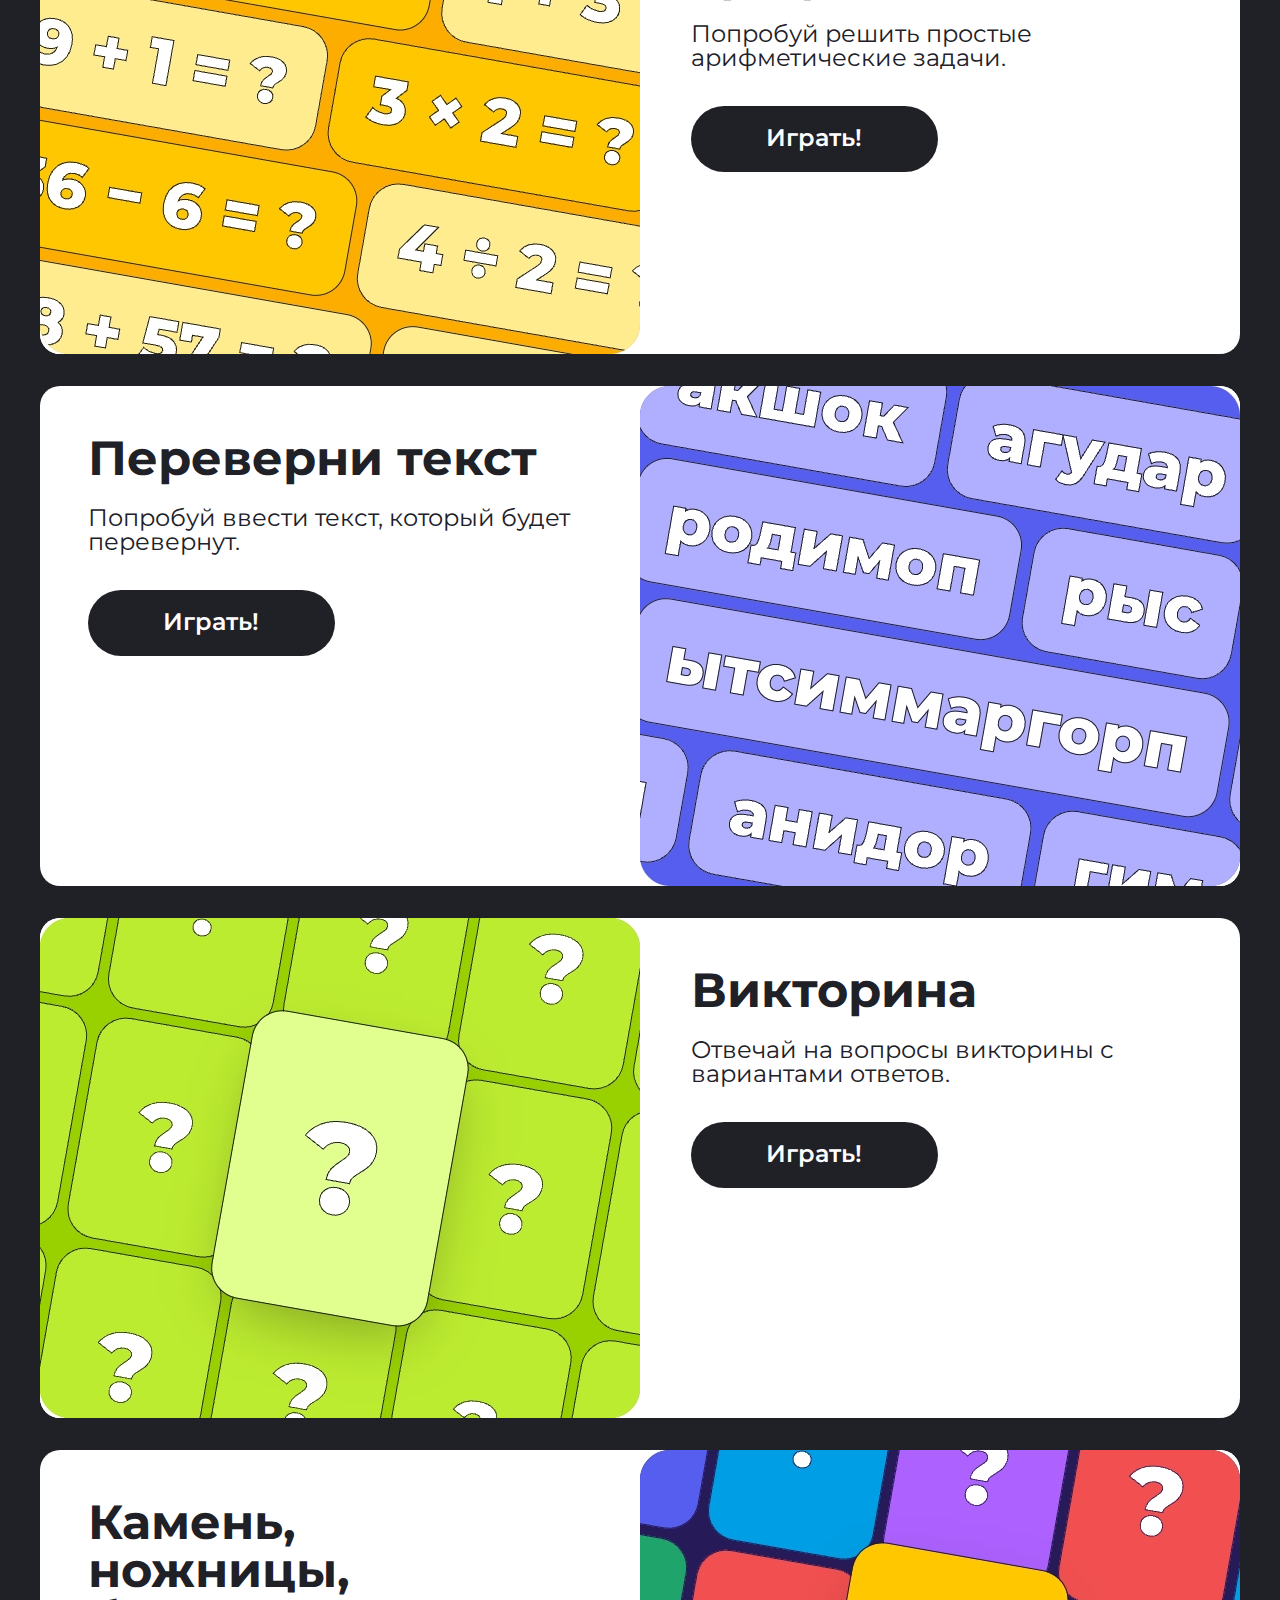
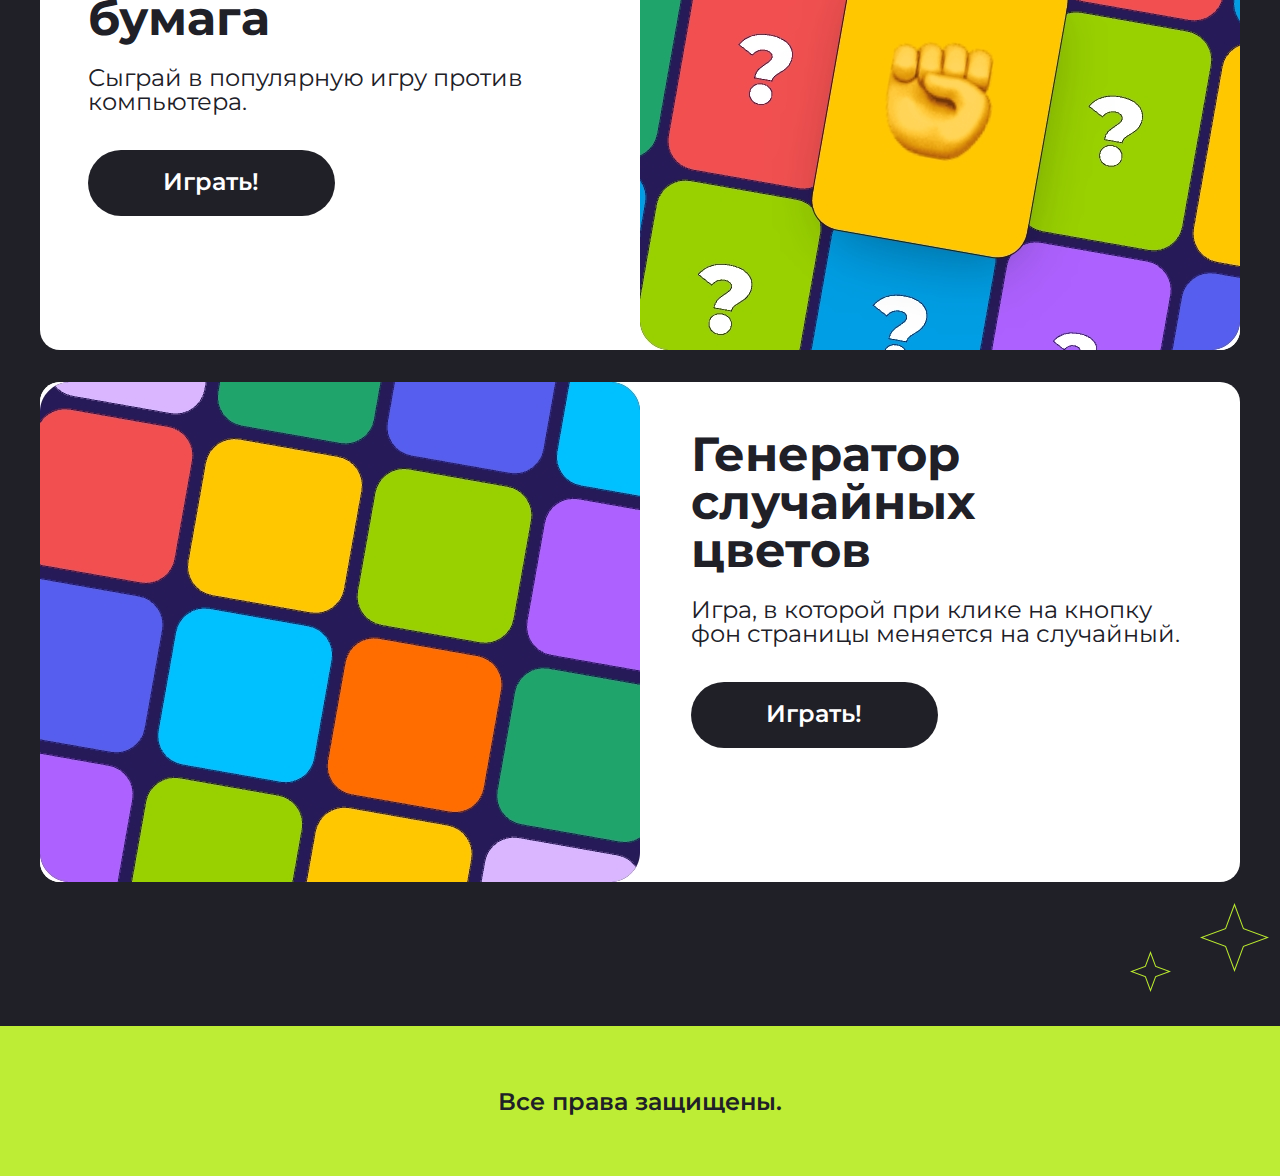
==== commit c7ba1511: "доработка ДЗ-2" ====
--- a/index.html
+++ b/index.html
@@ -3,7 +3,7 @@
   <head>
     <meta charset="UTF-8" />
     <meta name="viewport" content="width=device-width, initial-scale=1.0" />
-    <link rel="stylesheet" href="/css/style.css" />
+    <link rel="stylesheet" href="css/style.css" />
     <link
       href="https://fonts.googleapis.com/css2?family=Montserrat:ital,wght@0,100..900;1,100..900&display=swap"
       rel="stylesheet"
@@ -68,42 +68,42 @@
         <div class="section-cards">
           <article class="about__card">
             <a class="about__card-body" href="#game1">
-              <img class="about__img" src="/img/about/2.jpeg" alt="Игра №1" />
+              <img class="about__img" src="./img/about/2.jpeg" alt="Игра №1" />
               <p class="about__card-btn">Игра №1</p>
               <h2 class="about__card-title">Угадай число</h2>
             </a>
           </article>
           <article class="about__card">
             <a class="about__card-body" href="#game2">
-              <img class="about__img" src="/img/about/1.jpeg" alt="Игра №2" />
+              <img class="about__img" src="./img/about/1.jpeg" alt="Игра №2" />
               <p class="about__card-btn">Игра №2</p>
               <h2 class="about__card-title">Простая арифметика</h2>
             </a>
           </article>
           <article class="about__card">
             <a class="about__card-body" href="#game3">
-              <img class="about__img" src="/img/about/3.jpeg" alt="Игра №3" />
+              <img class="about__img" src="./img/about/3.jpeg" alt="Игра №3" />
               <p class="about__card-btn">Игра №3</p>
               <h2 class="about__card-title">Переверни текст</h2>
             </a>
           </article>
           <article class="about__card">
             <a class="about__card-body" href="#game4">
-              <img class="about__img" src="/img/about/4.jpeg" alt="Игра №4" />
+              <img class="about__img" src="./img/about/4.jpeg" alt="Игра №4" />
               <p class="about__card-btn">Игра №4</p>
               <h2 class="about__card-title">Камень, ножницы, бумага</h2>
             </a>
           </article>
           <article class="about__card">
             <a class="about__card-body" href="#game5">
-              <img class="about__img" src="/img/about/5.jpeg" alt="Игра №5" />
+              <img class="about__img" src="./img/about/5.jpeg" alt="Игра №5" />
               <p class="about__card-btn">Игра №5</p>
               <h2 class="about__card-title">Простая викторина</h2>
             </a>
           </article>
           <article class="about__card">
             <a class="about__card-body" href="#game6">
-              <img class="about__img" src="/img/about/6.jpeg" alt="Игра №6" />
+              <img class="about__img" src="./img/about/6.jpeg" alt="Игра №6" />
               <p class="about__card-btn">Игра №6</p>
               <h2 class="about__card-title">Генератор случайных цветов</h2>
             </a>
@@ -121,7 +121,7 @@
               </p>
               <a class="button mini__card-btn" href="#">Играть!</a>
             </div>
-            <img src="/img/mini/1.jpeg" alt="Угадай число" />
+            <img src="./img/mini/1.jpeg" alt="Угадай число" />
           </article>
           <article class="mini__card" id="game2">
             <div class="mini__card-content">
@@ -131,7 +131,7 @@
               </p>
               <a class="button mini__card-btn" href="#">Играть!</a>
             </div>
-            <img src="/img/mini/2.jpeg" alt="Простая арифметика" />
+            <img src="./img/mini/2.jpeg" alt="Простая арифметика" />
           </article>
           <article class="mini__card" id="game3">
             <div class="mini__card-content">
@@ -141,7 +141,7 @@
               </p>
               <a class="button mini__card-btn" href="#">Играть!</a>
             </div>
-            <img src="/img/mini/3.jpeg" alt="Переверни текст" />
+            <img src="./img/mini/3.jpeg" alt="Переверни текст" />
           </article>
           <article class="mini__card" id="game4">
             <div class="mini__card-content">
@@ -151,7 +151,7 @@
               </p>
               <a class="button mini__card-btn" href="#">Играть!</a>
             </div>
-            <img src="/img/mini/4.jpeg" alt="Викторина" />
+            <img src="./img/mini/4.jpeg" alt="Викторина" />
           </article>
           <article class="mini__card" id="game5">
             <div class="mini__card-content">
@@ -161,7 +161,7 @@
               </p>
               <a class="button mini__card-btn" href="#">Играть!</a>
             </div>
-            <img src="/img/mini/5.jpeg" alt="Камень, ножницы, бумага" />
+            <img src="./img/mini/5.jpeg" alt="Камень, ножницы, бумага" />
           </article>
           <article class="mini__card" id="game6">
             <div class="mini__card-content">
@@ -172,7 +172,7 @@
               </p>
               <a class="button mini__card-btn" href="#">Играть!</a>
             </div>
-            <img src="/img/mini/6.jpeg" alt="Генератор случайных цветов" />
+            <img src="./img/mini/6.jpeg" alt="Генератор случайных цветов" />
           </article>
         </div>
       </section>
--- a/css/style.css
+++ b/css/style.css
@@ -95,8 +95,8 @@
 }
 
 .button {
-  width: 247px;
-  height: 66px;
+  width: 15.437rem;
+  height: 4.125rem;
   border-radius: 60px;
   font-weight: 600;
   font-size: 1.5rem;
@@ -141,7 +141,7 @@
   background-color: #E1FF8F;
 }
 .header .center {
-  background-image: url("/img/svg/star-header.svg");
+  background-image: url("../img/svg/star-header.svg");
   background-position: center;
   background-position: calc(50% + 260px) calc(50% - 130px);
   background-repeat: no-repeat;
@@ -158,11 +158,12 @@
 .header__nav {
   background-color: #BCEC30;
   padding-left: 20px;
-  width: 3220px;
+  max-width: 3220px;
   height: 90px;
   display: flex;
   align-items: center;
   left: 0;
+  overflow: hidden;
 }
 .header__list {
   display: flex;
@@ -182,7 +183,7 @@
 }
 .header__item > span {
   content: "";
-  background-image: url("/img/svg/Star.svg");
+  background-image: url("../img/svg/Star.svg");
   right: 10px;
   width: 36px;
   height: 36px;
@@ -196,7 +197,7 @@
   background-color: #202027;
 }
 .main .about {
-  background-image: url("/img/svg/star-about.svg");
+  background-image: url("../img/svg/star-about.svg");
   background-position: calc(50% + 80px) calc(50% - 250px);
   background-repeat: no-repeat;
 }
@@ -254,9 +255,9 @@
   padding-top: 46px;
   padding-bottom: 144px;
   border-top: 1px solid rgba(188, 236, 48, 0.2);
-  background-image: url("/img/svg/star-top.svg"), url("/img/svg/star-bottom.svg");
+  background-image: url("../img/svg/star-top.svg"), url("../img/svg/star-bottom.svg");
   background-repeat: no-repeat;
-  background-position: calc(100% - 45px) calc(0% + 93px), calc(100% - 52px) calc(100% - 45px);
+  background-position: 100% 3%, 99% 99%;
 }
 .main .mini__cards {
   display: grid;
@@ -284,11 +285,11 @@
 }
 .main .mini__card-title {
   font-weight: 700;
-  font-size: 48px;
+  font-size: 3rem;
   max-width: 450px;
 }
 .main .mini__card-desc {
-  font-size: 24px;
+  font-size: 1.5rem;
   padding: 24px 0 36px 0;
 }
 
@@ -337,8 +338,8 @@
     padding-right: 16px;
   }
   .button {
-    width: 285px;
-    height: 55px;
+    width: 17.812rem;
+    height: 3.437rem;
     font-size: 1rem;
   }
   .button:hover {
@@ -365,7 +366,7 @@
     max-width: 497px;
   }
   .header .header__container .box-title .title {
-    font-size: 40px;
+    font-size: 2.5rem;
     line-height: 49px;
     text-align: center;
   }
@@ -375,8 +376,9 @@
     text-align: center;
   }
   .header__nav {
-    width: 1717px;
+    max-width: 1717px;
     height: 52px;
+    overflow: hidden;
   }
   .header__nav .header__list {
     -moz-column-gap: 27px;
@@ -387,7 +389,7 @@
          column-gap: 27px;
   }
   .header__nav .header__list .header__item > a {
-    font-size: 16px;
+    font-size: 1rem;
   }
   .header__nav .header__list .header__item > span {
     width: 19px;
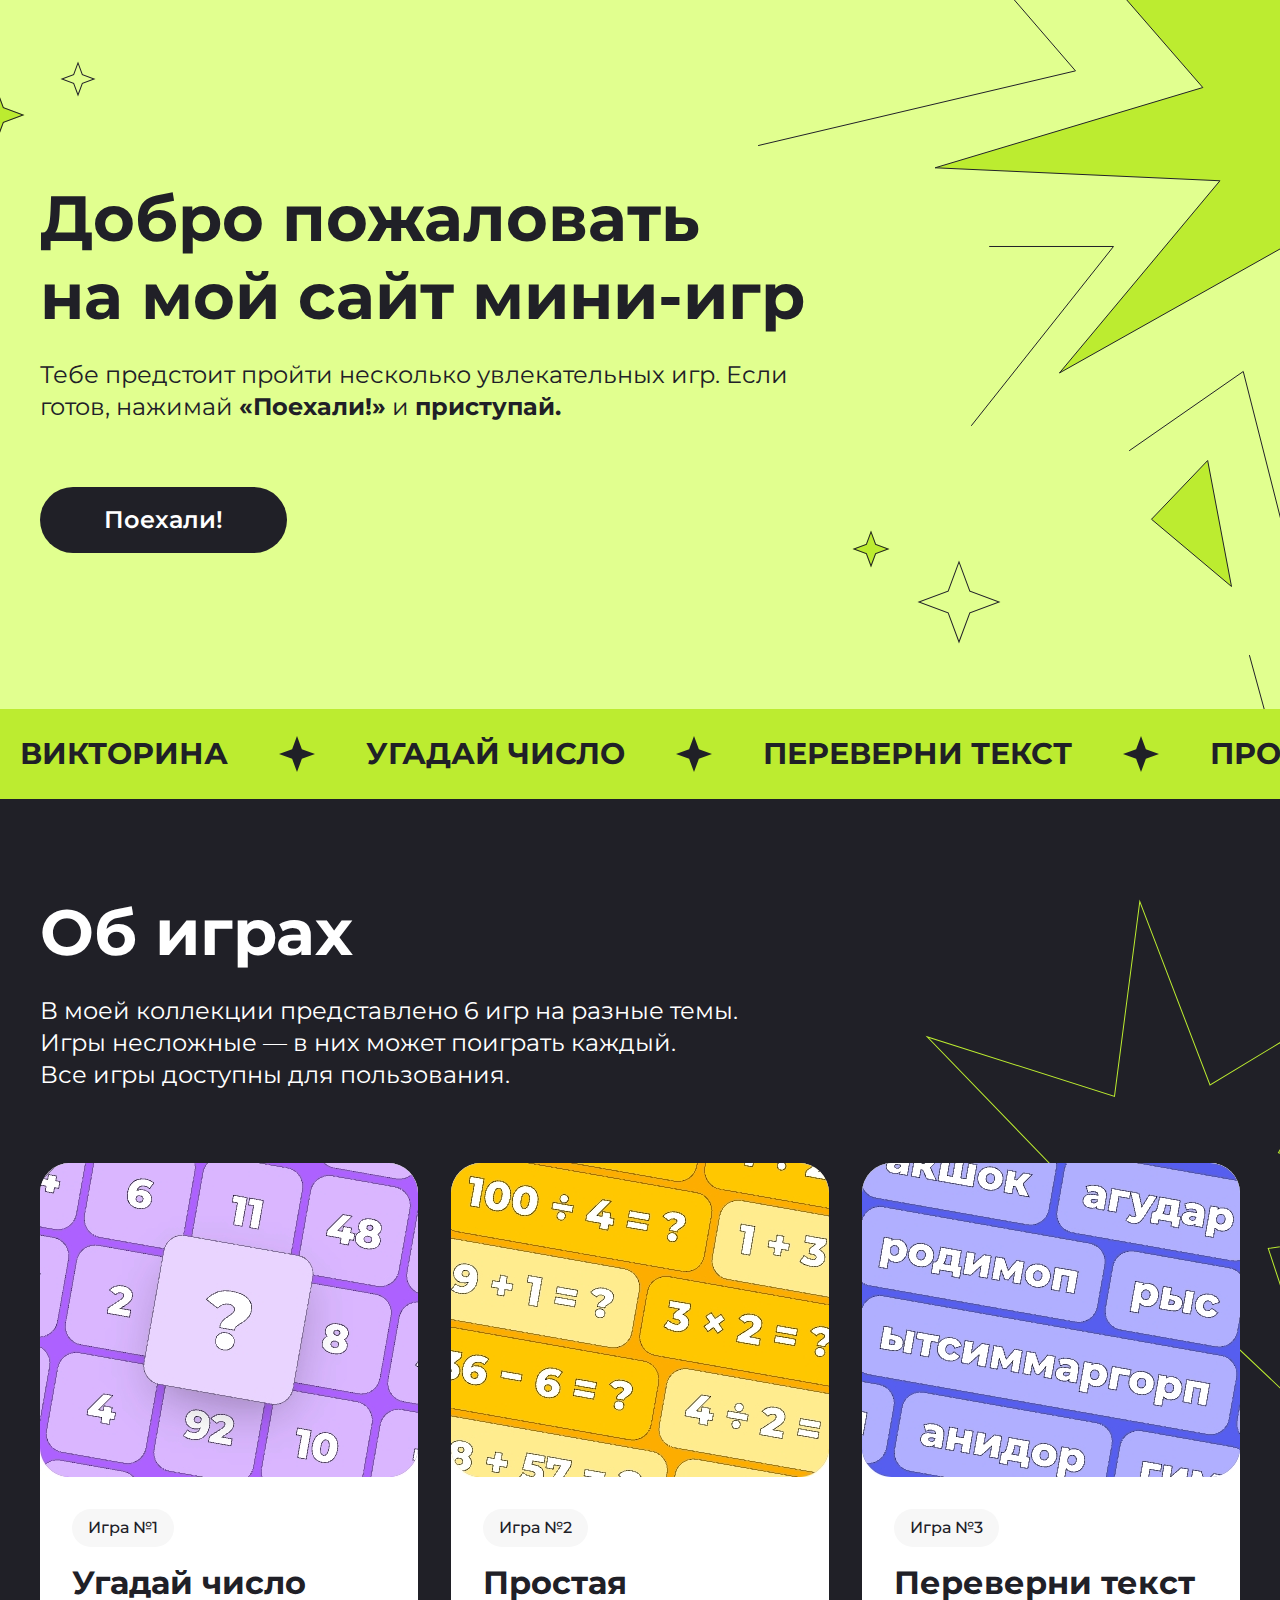
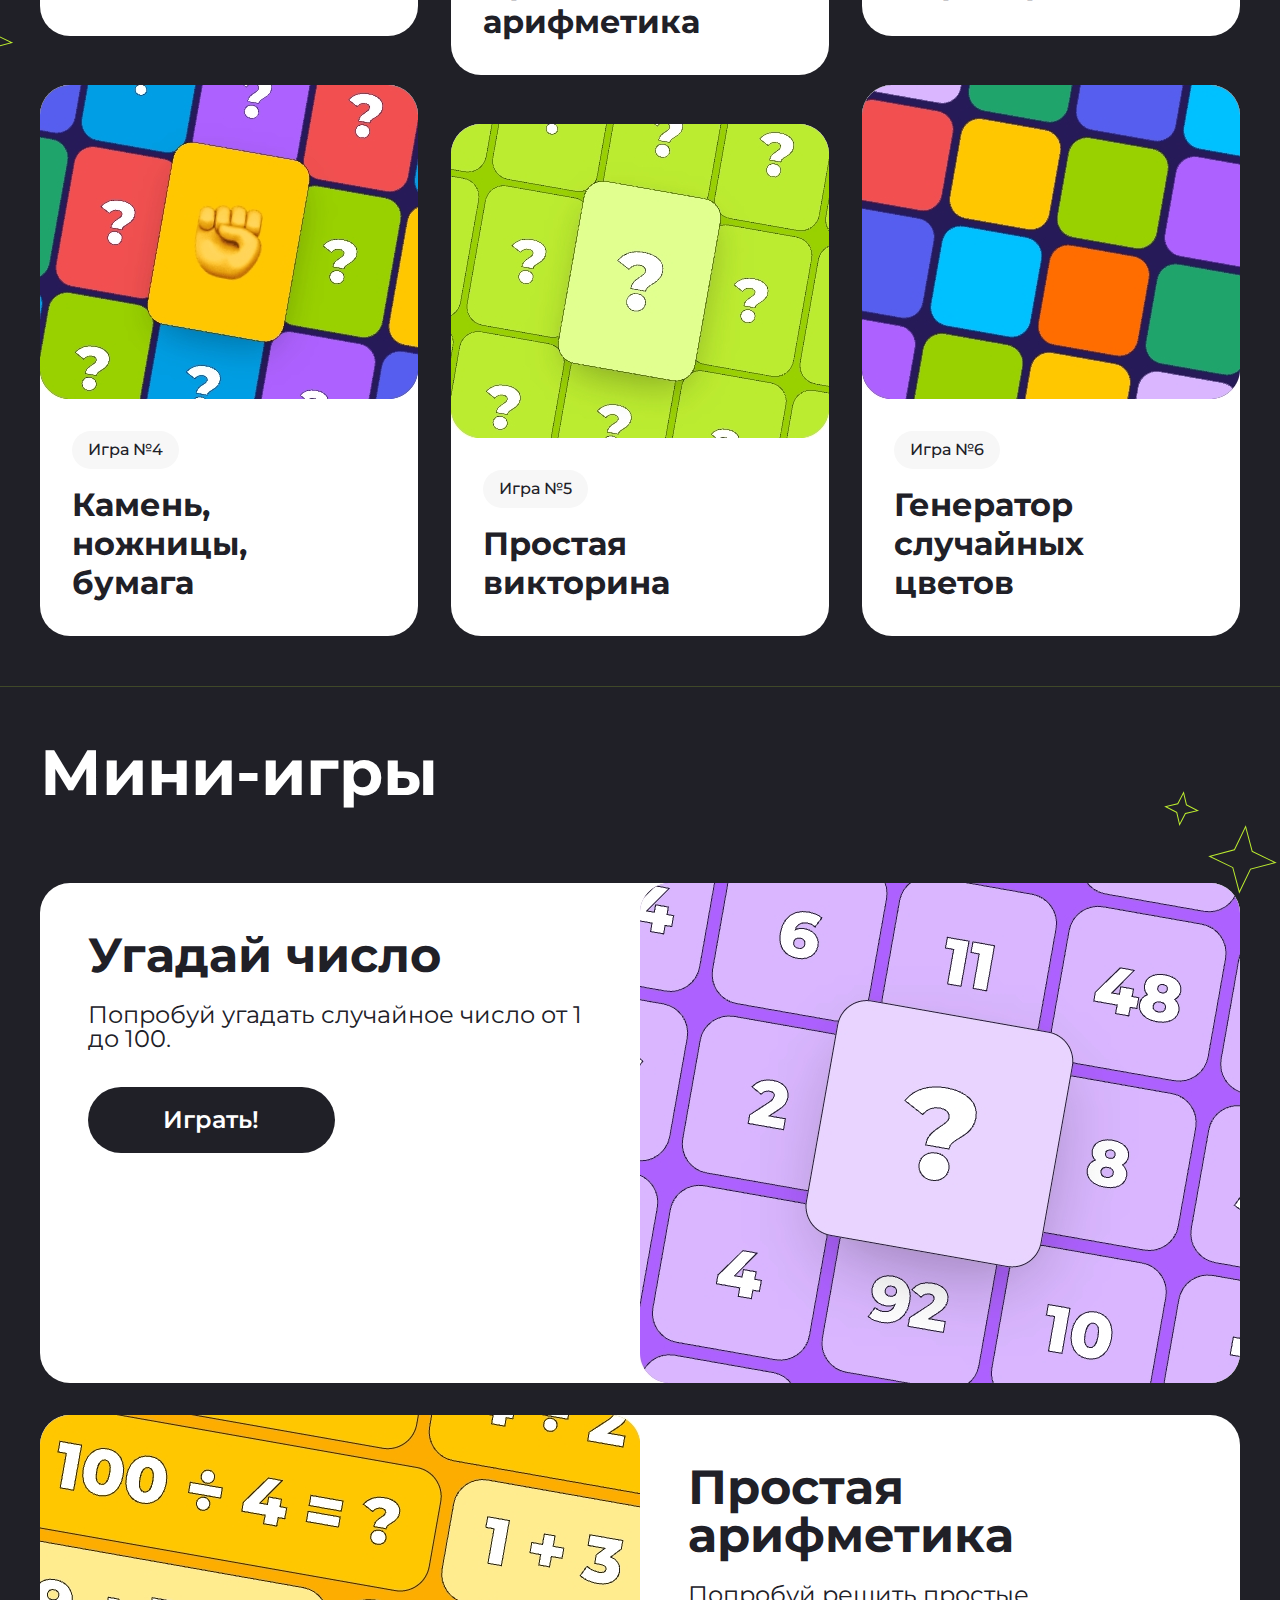
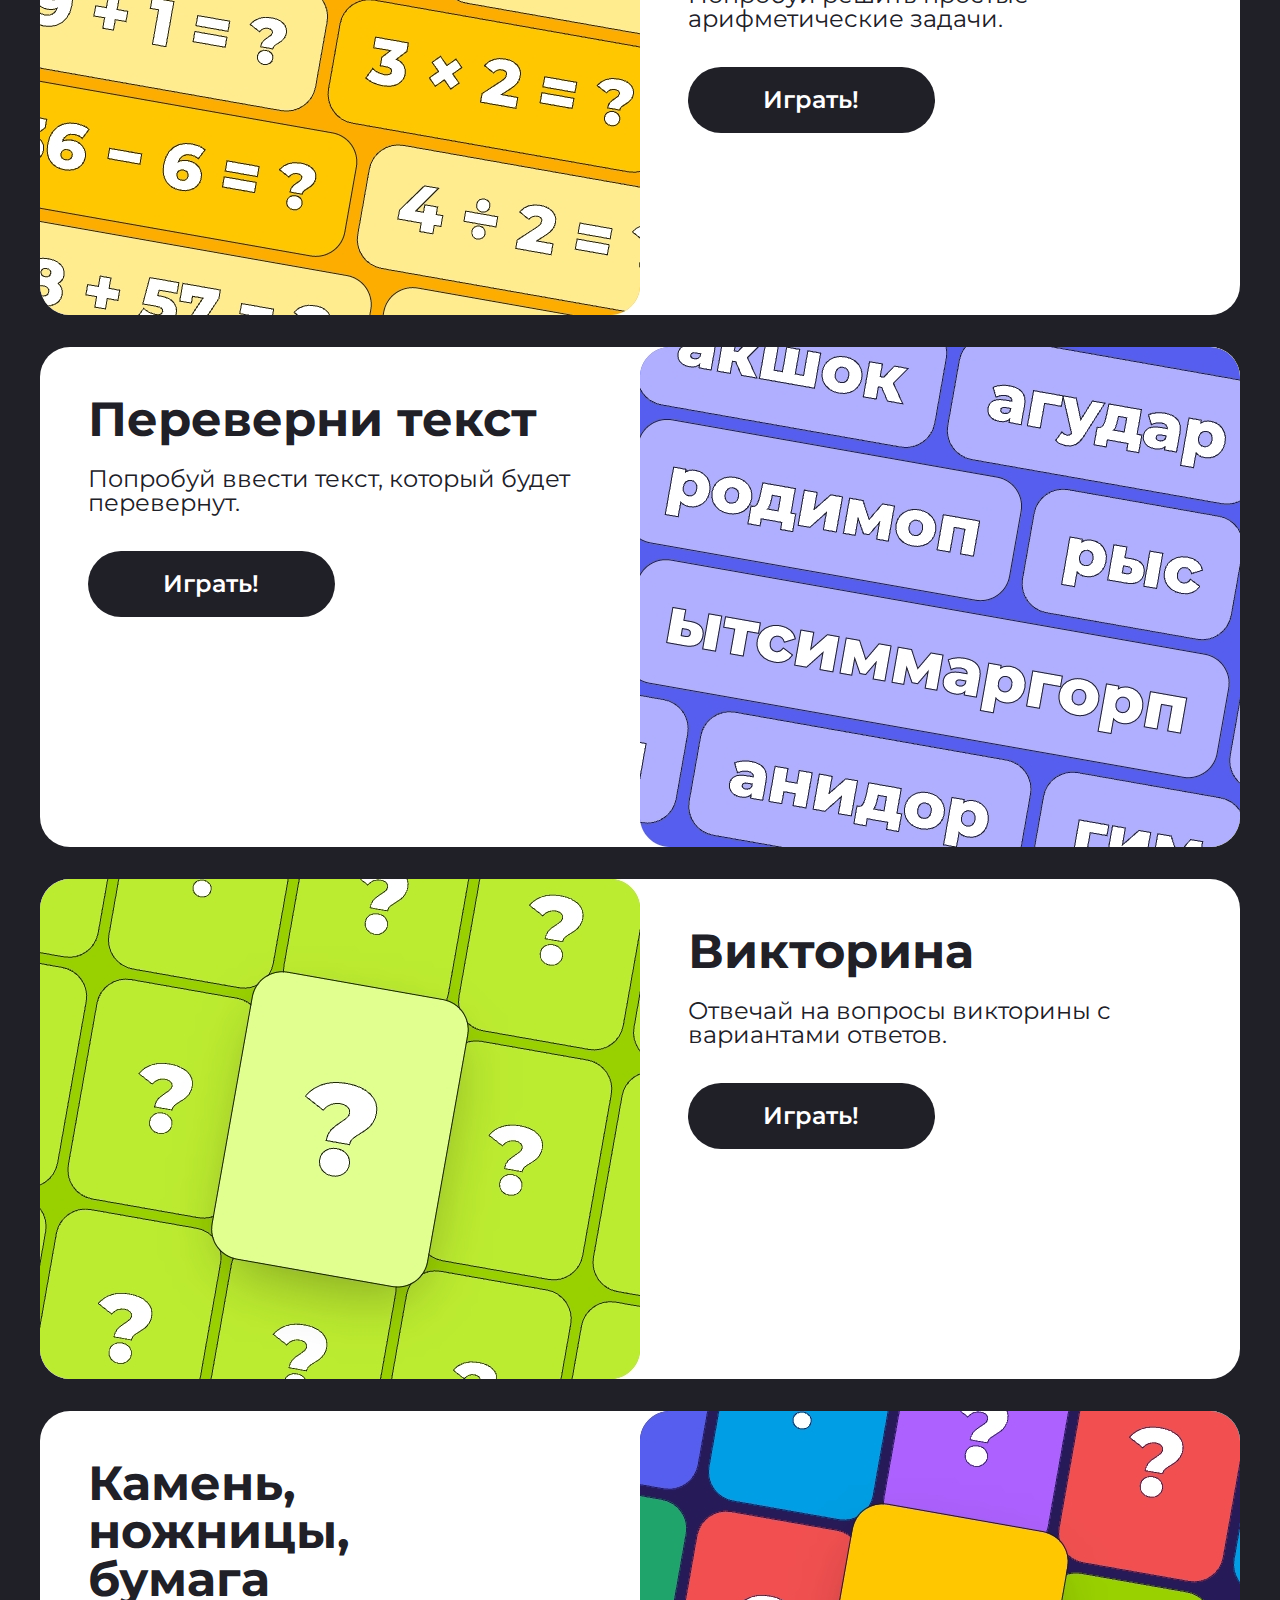
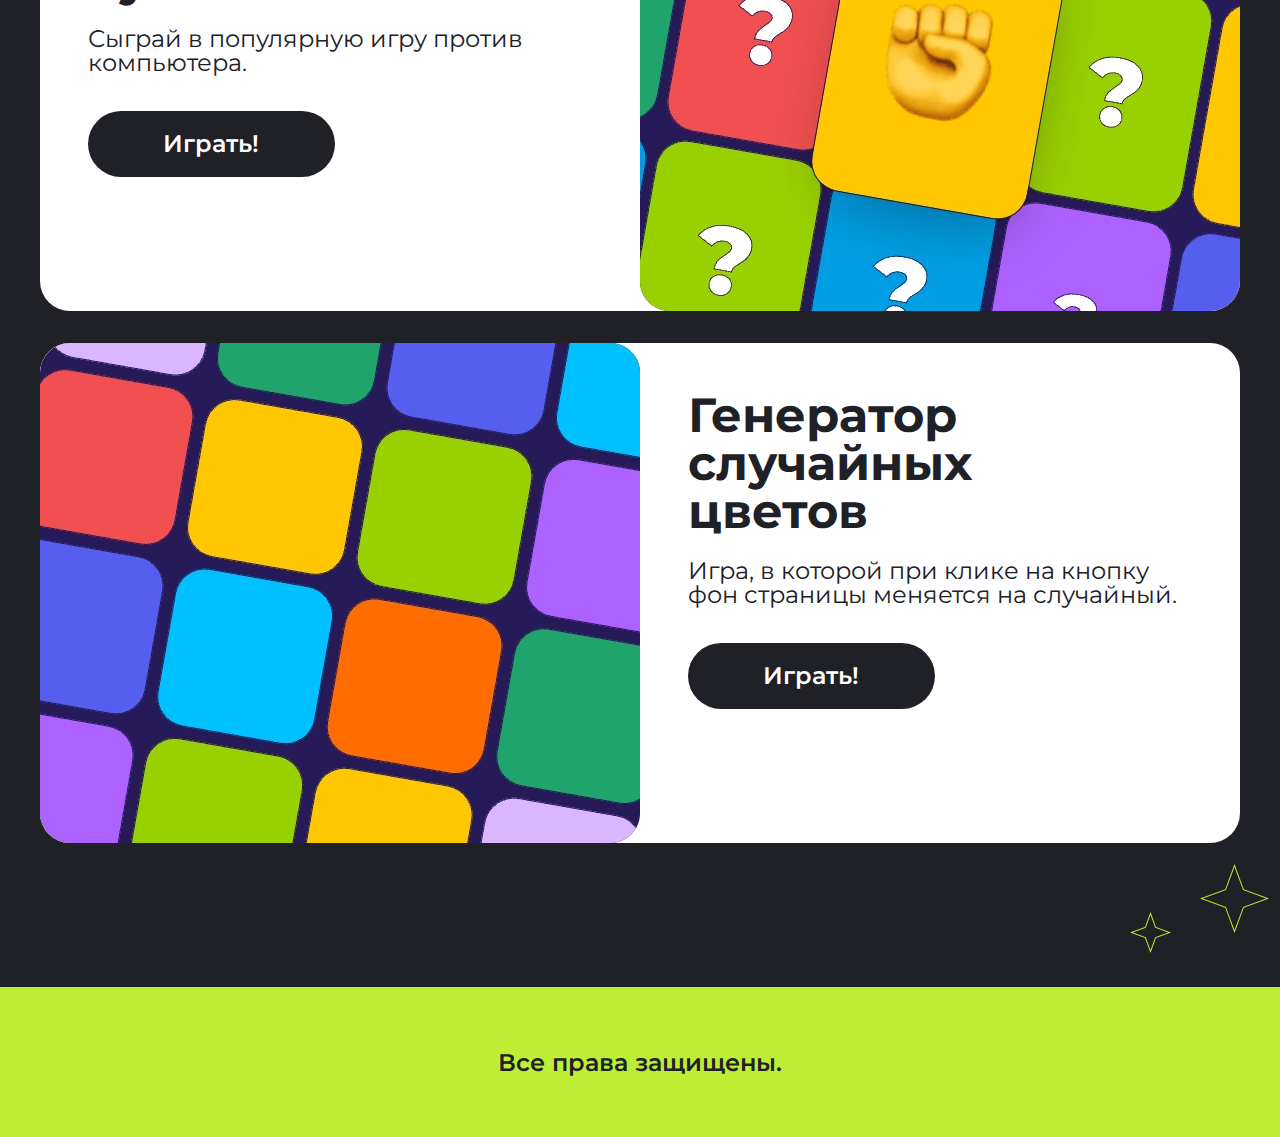
==== commit 6dc019e0: "Merge pull request #4 from Deimos-Na/hw3" ====
--- a/index.html
+++ b/index.html
@@ -24,35 +24,35 @@
           <a class="button header__btn" href="#go">Поехали!</a>
         </div>
       </div>
+      <nav class="header__nav">
+        <ul class="header__list">
+          <li class="header__item">
+            <a class="header__link-app" href="#">ВИКТОРИНА</a>
+            <span></span>
+          </li>
+          <li class="header__item">
+            <a class="header__link-app" href="#">УГАДАЙ ЧИСЛО</a>
+            <span></span>
+          </li>
+          <li class="header__item">
+            <a class="header__link-app" href="#">ПЕРЕВЕРНИ ТЕКСТ</a>
+            <span></span>
+          </li>
+          <li class="header__item">
+            <a class="header__link-app" href="#">ПРОСТАЯ АРИФМЕТИКА</a>
+            <span></span>
+          </li>
+          <li class="header__item">
+            <a class="header__link-app" href="#">КАМЕНЬ, НОЖНИЦЫ, БУМАГА</a>
+            <span></span>
+          </li>
+          <li class="header__item">
+            <a class="header__link-app" href="#">ГЕНЕРАТОР СЛУЧАЙНЫХ ЦВЕТОВ</a>
+            <span></span>
+          </li>
+        </ul>
+      </nav>
     </header>
-    <nav class="header__nav">
-      <ul class="header__list">
-        <li class="header__item">
-          <a class="header__link-app" href="#">ВИКТОРИНА</a>
-          <span></span>
-        </li>
-        <li class="header__item">
-          <a class="header__link-app" href="#">УГАДАЙ ЧИСЛО</a>
-          <span></span>
-        </li>
-        <li class="header__item">
-          <a class="header__link-app" href="#">ПЕРЕВЕРНИ ТЕКСТ</a>
-          <span></span>
-        </li>
-        <li class="header__item">
-          <a class="header__link-app" href="#">ПРОСТАЯ АРИФМЕТИКА</a>
-          <span></span>
-        </li>
-        <li class="header__item">
-          <a class="header__link-app" href="#">КАМЕНЬ, НОЖНИЦЫ, БУМАГА</a>
-          <span></span>
-        </li>
-        <li class="header__item">
-          <a class="header__link-app" href="#">ГЕНЕРАТОР СЛУЧАЙНЫХ ЦВЕТОВ</a>
-          <span></span>
-        </li>
-      </ul>
-    </nav>
     <main class="main">
       <section class="about center">
         <div class="about__header">
@@ -69,43 +69,55 @@
           <article class="about__card">
             <a class="about__card-body" href="#game1">
               <img class="about__img" src="./img/about/2.jpeg" alt="Игра №1" />
-              <p class="about__card-btn">Игра №1</p>
-              <h2 class="about__card-title">Угадай число</h2>
+              <div class="about__card-box">
+                <p class="about__card-btn">Игра №1</p>
+                <h2 class="about__card-title">Угадай число</h2>
+              </div>
             </a>
           </article>
           <article class="about__card">
             <a class="about__card-body" href="#game2">
               <img class="about__img" src="./img/about/1.jpeg" alt="Игра №2" />
-              <p class="about__card-btn">Игра №2</p>
-              <h2 class="about__card-title">Простая арифметика</h2>
+              <div class="about__card-box">
+                <p class="about__card-btn">Игра №2</p>
+                <h2 class="about__card-title">Простая арифметика</h2>
+              </div class="about__card-box">
             </a>
           </article>
           <article class="about__card">
             <a class="about__card-body" href="#game3">
               <img class="about__img" src="./img/about/3.jpeg" alt="Игра №3" />
-              <p class="about__card-btn">Игра №3</p>
-              <h2 class="about__card-title">Переверни текст</h2>
+              <div class="about__card-box">
+                <p class="about__card-btn">Игра №3</p>
+                <h2 class="about__card-title">Переверни текст</h2>
+              </div>
             </a>
           </article>
           <article class="about__card">
             <a class="about__card-body" href="#game4">
               <img class="about__img" src="./img/about/4.jpeg" alt="Игра №4" />
-              <p class="about__card-btn">Игра №4</p>
-              <h2 class="about__card-title">Камень, ножницы, бумага</h2>
+              <div class="about__card-box">
+                <p class="about__card-btn">Игра №4</p>
+                <h2 class="about__card-title">Камень, ножницы, бумага</h2>
+              </div>
             </a>
           </article>
           <article class="about__card">
             <a class="about__card-body" href="#game5">
               <img class="about__img" src="./img/about/5.jpeg" alt="Игра №5" />
-              <p class="about__card-btn">Игра №5</p>
-              <h2 class="about__card-title">Простая викторина</h2>
+              <div class="about__card-box">
+                <p class="about__card-btn">Игра №5</p>
+                <h2 class="about__card-title">Простая викторина</h2>
+              </div>
             </a>
           </article>
           <article class="about__card">
             <a class="about__card-body" href="#game6">
               <img class="about__img" src="./img/about/6.jpeg" alt="Игра №6" />
-              <p class="about__card-btn">Игра №6</p>
-              <h2 class="about__card-title">Генератор случайных цветов</h2>
+              <div class="about__card-box">
+                <p class="about__card-btn">Игра №6</p>
+                <h2 class="about__card-title">Генератор случайных цветов</h2>
+              </div>
             </a>
           </article>
         </div>
@@ -121,7 +133,12 @@
               </p>
               <a class="button mini__card-btn" href="#">Играть!</a>
             </div>
-            <img src="./img/mini/1.jpeg" alt="Угадай число" />
+            <img
+              src="./img/mini/1.jpeg"
+              alt="Угадай число"
+              width="600px"
+              height="500px"
+            />
           </article>
           <article class="mini__card" id="game2">
             <div class="mini__card-content">
@@ -180,6 +197,5 @@
     <footer class="footer">
       <h4 class="footer__info">Все права защищены.</h4>
     </footer>
-    <script src="./js/main.js"></script>
   </body>
 </html>
--- a/css/style.css
+++ b/css/style.css
@@ -100,10 +100,11 @@
   border-radius: 60px;
   font-weight: 600;
   font-size: 1.5rem;
+  line-height: 141.69%;
   color: #ffffff;
   background-color: #202027;
   text-align: center;
-  padding: 20px 0;
+  padding: 16px 0;
   transition: 0.3s;
 }
 .button:hover {
@@ -148,7 +149,8 @@
 }
 .header__container {
   max-width: 769px;
-  padding: 196px 0 156px 0;
+  padding-top: 179px;
+  padding-bottom: 156px;
   display: flex;
   flex-direction: column;
 }
@@ -211,7 +213,9 @@
   grid-template-columns: repeat(3, 1fr);
   justify-items: center;
   align-items: start;
-  gap: 32px;
+  -moz-column-gap: 32px;
+       column-gap: 32px;
+  row-gap: 10px;
   margin-top: 72px;
   margin-bottom: 50px;
 }
@@ -233,18 +237,22 @@
 .main .about__card:nth-child(4), .main .about__card:nth-child(6) {
   min-height: 551px;
 }
+.main .about__card-box {
+  display: flex;
+  margin: 32px;
+  flex-direction: column;
+  gap: 16px;
+}
 .main .about__card-title {
-  white-space: wrap;
-  margin: 0 32px 0 32px;
   font-size: 2rem;
   font-weight: 700;
   line-height: 39px;
+  width: 97%;
+  word-wrap: break-word;
 }
 .main .about__card-btn {
-  width: 108px;
-  height: 36px;
-  margin: 32px 32px 16px 32px;
-  padding: 10px 0;
+  align-self: flex-start;
+  padding: 10px 16px;
   border-radius: 52.58px;
   line-height: 110%;
   background: #f7f7f7;
@@ -267,12 +275,11 @@
 }
 .main .mini__card {
   width: 100%;
-  height: 500px;
+  min-height: 500px;
   background-color: #ffffff;
-  border-radius: 20px;
+  border-radius: 30px;
   display: flex;
   overflow: hidden;
-  gap: 3px;
 }
 .main .mini__card:nth-child(even) {
   flex-direction: row-reverse;
@@ -317,6 +324,7 @@
   .main .about .section-cards {
     grid-template-columns: repeat(2, 1fr);
     align-items: stretch;
+    row-gap: 32px;
   }
   .main .about .section-cards .about__card {
     align-self: stretch;
